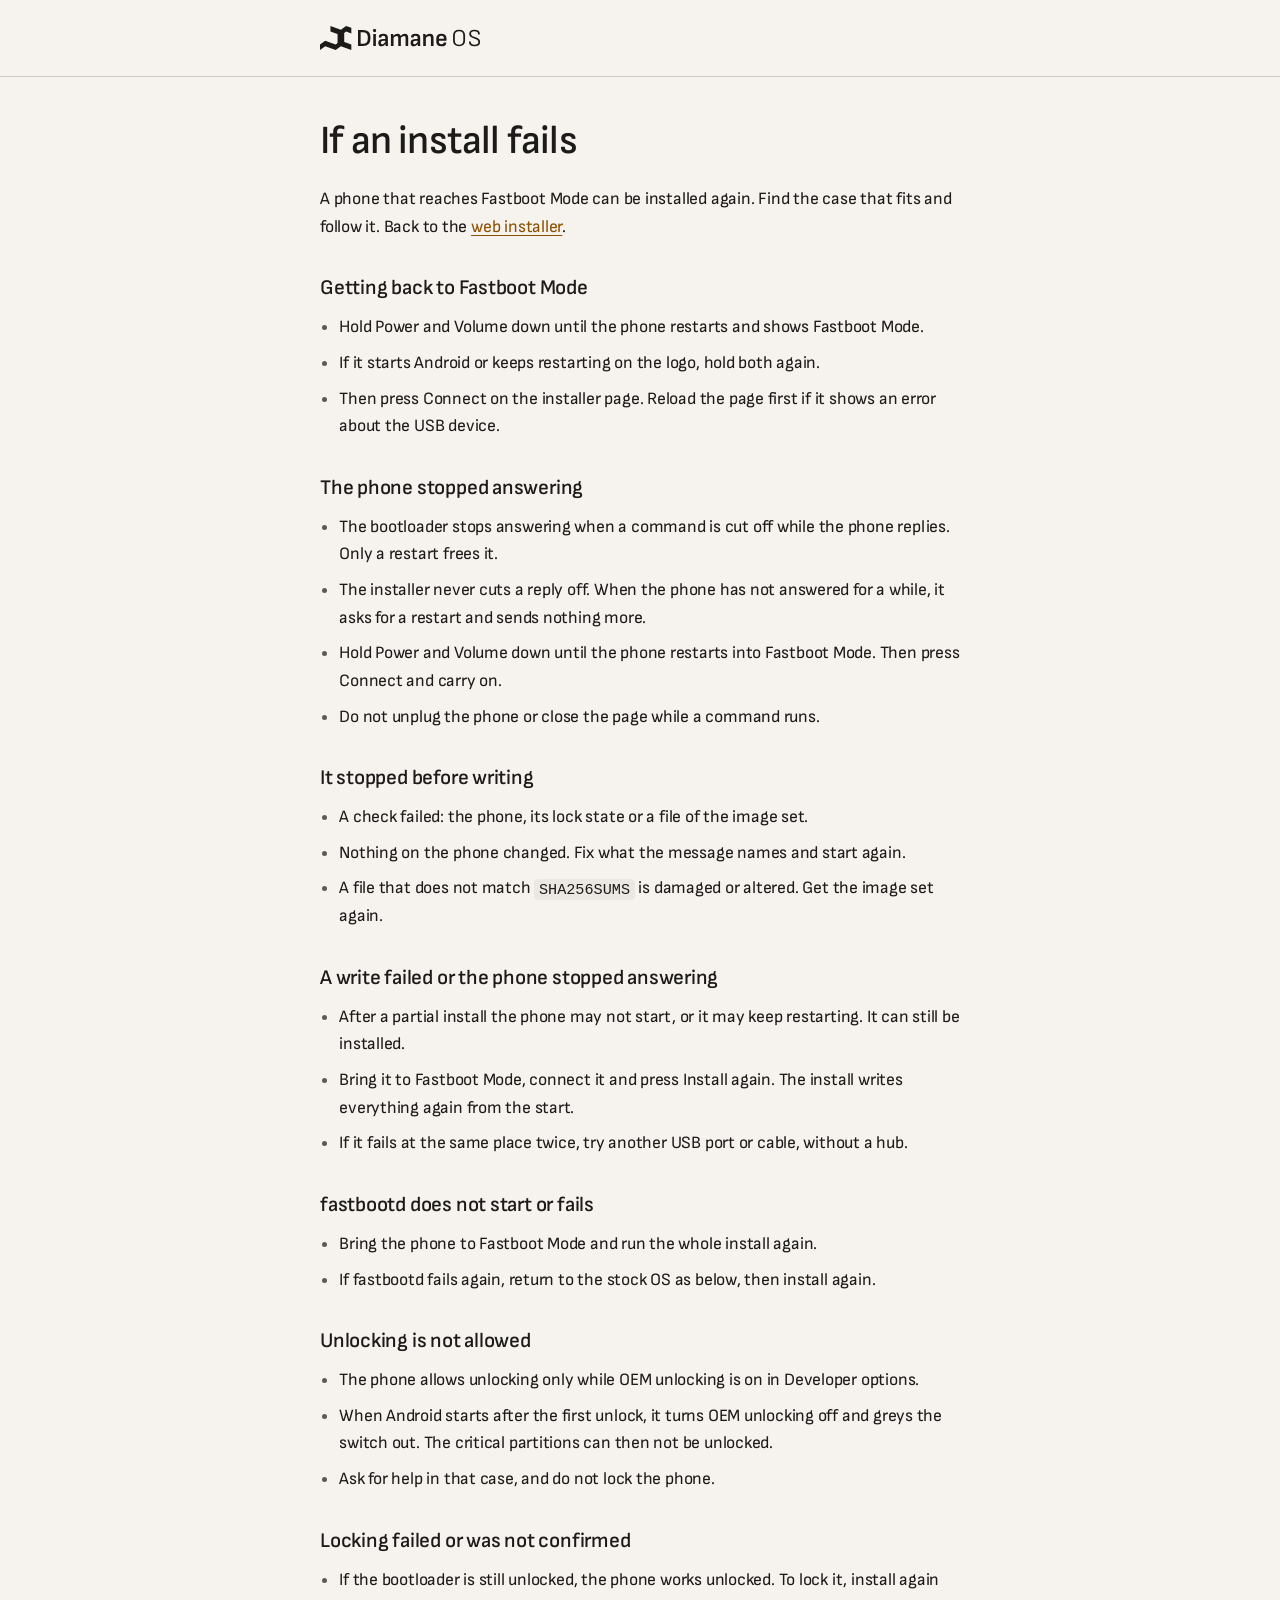
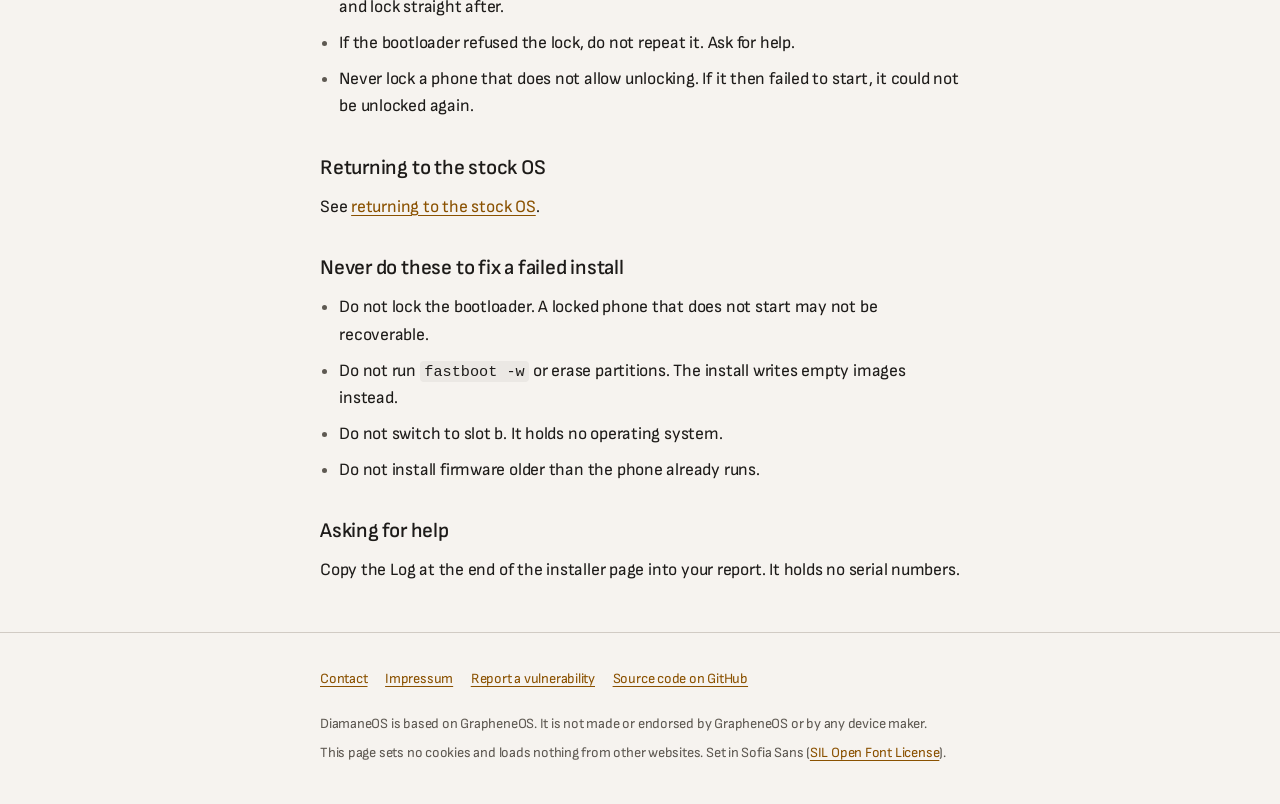
==== web/recovery.html @ 501ff0e8 "Give the installer the website's look Sofia Sans, the website's colours in both modes, its spacing, " ====
<!DOCTYPE html>
<html lang="en">
    <head>
        <meta charset="utf-8"/>
        <meta name="viewport" content="width=device-width, initial-scale=1"/>
        <title>If an install fails | DiamaneOS</title>
        <link rel="preload" href="fonts/SofiaSans-latin-wght.woff2" as="font" type="font/woff2" crossorigin=""/>
        <link rel="stylesheet" href="style.css"/>
        <meta name="description" content="What to do when a DiamaneOS install stops part way."/>
        <meta name="color-scheme" content="dark light"/>
        <meta name="theme-color" content="#f6f3ef" media="(prefers-color-scheme: light)"/>
        <meta name="theme-color" content="#100e0b" media="(prefers-color-scheme: dark)"/>
        <meta name="referrer" content="no-referrer"/>
        <link rel="license" href="LICENSE"/>
    </head>
    <body>
        <a class="skip" href="#recovery">Skip to content</a>

        <header class="site-header">
            <div class="wrap header-in">
                <a class="brand" href="https://diamaneos.de/" rel="noreferrer" aria-label="DiamaneOS website"><svg viewBox="0 0 655.396 98.25" class="lockup" aria-hidden="true" focusable="false">
                    <path class="b-bond" d="M71.9 21.642L85.504 26.453L99.108 16.833L99.108 76.608L85.504 71.797L71.9 81.417Z"/>
                    <path class="b-sheet" d="M42.751 0L85.504 15.116L106.878 0L128.255 7.558L128.255 30.232L106.878 22.674L85.504 37.788L42.751 22.674Z"/>
                    <path class="b-sheet" d="M0 75.576L21.377 60.462L64.128 75.576L85.504 60.462L128.255 75.576L128.255 98.25L85.504 83.134L64.128 98.25L21.377 83.134L0 98.25Z"/>
                    <path class="b-name" d="M156.58 81.88Q155.46 81.88 155.46 80.76V17.49Q155.46 16.38 156.58 16.38H175.86Q191.37 16.38 198.97 23.56Q206.57 30.75 206.57 45.15V50.83Q206.57 66.41 199.01 74.14Q191.45 81.88 175.86 81.88ZM166.32 72.62H175.12Q185.74 72.62 190.73 67.32Q195.71 62.02 195.71 51.08V44.9Q195.71 35.13 190.73 30.38Q185.74 25.63 175.12 25.63H166.32ZM219.18 81.88Q218.06 81.88 218.06 80.76V33.91Q218.06 32.79 219.18 32.79H227.67Q228.78 32.79 228.78 33.91V80.76Q228.78 81.88 227.67 81.88ZM223.46 25.34Q220.23 25.34 218.64 23.64Q217.05 21.94 217.05 19.23V17.91Q217.05 15.16 218.64 13.48Q220.23 11.8 223.46 11.8Q226.73 11.8 228.3 13.48Q229.87 15.16 229.87 17.91V19.23Q229.87 21.94 228.3 23.64Q226.73 25.34 223.46 25.34ZM270.01 81.88Q269.41 81.88 269.16 81.5Q268.91 81.12 268.74 80.52Q268.59 79.58 268.25 77.1Q267.91 74.61 267.77 72.46L267.19 68.5V48.53Q267.19 44.02 265.41 42.15Q263.63 40.29 259.17 40.29Q251.1 40.29 251.2 46.04Q251.24 47.16 250.16 47.16H241.94Q240.85 47.16 240.73 45.38Q240.18 39 245.26 35.3Q250.34 31.59 259.56 31.59Q268.99 31.59 273.45 35.75Q277.91 39.91 277.91 48.59V69.54Q277.91 72.9 278.08 75.66Q278.26 78.42 278.56 80.66Q278.76 81.88 277.47 81.88ZM250.88 83.08Q244.97 83.08 241.82 79.52Q238.68 75.96 238.68 69.26Q238.68 64.06 240.69 60.77Q242.71 57.48 247.25 55.67Q251.79 53.86 259.41 53.23L268.74 52.41L268.72 59.38L260 60.13Q253.85 60.69 251.52 62.43Q249.19 64.18 249.19 68.24Q249.19 71.33 250.46 72.85Q251.73 74.36 254.3 74.36Q257.39 74.36 260.66 72.32Q263.93 70.28 269.04 64.93L269.32 72.76Q266.1 76.2 263.17 78.51Q260.23 80.81 257.28 81.94Q254.32 83.08 250.88 83.08ZM291.48 81.88Q290.36 81.88 290.36 80.76V45.2Q290.36 42.36 290.21 39.45Q290.06 36.53 289.71 34.09Q289.51 32.79 290.88 32.79H298.49Q299.46 32.79 299.61 33.61Q299.83 35.04 300.12 36.71Q300.41 38.37 300.51 40.12Q304.61 36 308.55 33.8Q312.49 31.59 317.35 31.59Q322.55 31.59 325.59 33.84Q328.63 36.08 329.93 40.52Q334.24 36.13 338.32 33.86Q342.4 31.59 347.34 31.59Q354.13 31.59 357.59 35.71Q361.05 39.83 361.05 48.1V80.76Q361.05 81.88 359.94 81.88H351.45Q350.33 81.88 350.33 80.76V49.56Q350.33 45.25 348.77 43.1Q347.21 40.94 343.81 40.94Q340.84 40.94 337.86 42.71Q334.87 44.48 331.07 48.11V80.76Q331.07 81.88 329.95 81.88H321.47Q320.35 81.88 320.35 80.76V49.56Q320.35 45.25 318.79 43.1Q317.22 40.94 313.83 40.94Q310.85 40.94 307.87 42.71Q304.89 44.48 301.08 48.11V80.76Q301.08 81.88 299.97 81.88ZM402.21 81.88Q401.61 81.88 401.36 81.5Q401.11 81.12 400.94 80.52Q400.79 79.58 400.45 77.1Q400.11 74.61 399.97 72.46L399.39 68.5V48.53Q399.39 44.02 397.61 42.15Q395.83 40.29 391.37 40.29Q383.3 40.29 383.4 46.04Q383.44 47.16 382.36 47.16H374.14Q373.05 47.16 372.93 45.38Q372.38 39 377.46 35.3Q382.54 31.59 391.76 31.59Q401.19 31.59 405.65 35.75Q410.11 39.91 410.11 48.59V69.54Q410.11 72.9 410.28 75.66Q410.46 78.42 410.76 80.66Q410.96 81.88 409.67 81.88ZM383.08 83.08Q377.17 83.08 374.02 79.52Q370.88 75.96 370.88 69.26Q370.88 64.06 372.89 60.77Q374.91 57.48 379.45 55.67Q383.99 53.86 391.61 53.23L400.94 52.41L400.92 59.38L392.2 60.13Q386.05 60.69 383.72 62.43Q381.39 64.18 381.39 68.24Q381.39 71.33 382.66 72.85Q383.93 74.36 386.5 74.36Q389.59 74.36 392.86 72.32Q396.13 70.28 401.24 64.93L401.52 72.76Q398.3 76.2 395.37 78.51Q392.43 80.81 389.48 81.94Q386.52 83.08 383.08 83.08ZM455.27 81.88Q454.15 81.88 454.15 80.76V49.56Q454.15 45.1 452.34 43.02Q450.54 40.94 446.81 40.94Q443.22 40.94 439.72 43.08Q436.22 45.21 431.46 49.93L431.19 41.57Q434.28 38.3 437.25 36.09Q440.22 33.88 443.38 32.73Q446.55 31.59 450.23 31.59Q457.41 31.59 461.14 35.71Q464.87 39.83 464.87 48.18V80.76Q464.87 81.88 463.75 81.88ZM423.68 81.88Q422.56 81.88 422.56 80.76V45.2Q422.56 42.44 422.34 39.3Q422.11 36.15 421.91 34.16Q421.71 32.79 423 32.79H430.69Q431.66 32.79 431.89 33.84Q432.11 34.69 432.31 36.28Q432.51 37.88 432.7 39.61Q432.89 41.34 432.89 42.67L433.28 46.23V80.76Q433.28 81.88 432.17 81.88ZM497.15 83.08Q486.74 83.08 481.42 78.4Q476.11 73.72 476.11 64.55V51.58Q476.11 41.77 481.38 36.68Q486.66 31.59 497.06 31.59Q507.35 31.59 512.64 36.54Q517.94 41.48 517.94 50.99V58.79Q517.94 59.9 516.82 59.9H486.76V63.01Q486.76 68.84 489.26 71.57Q491.75 74.29 497.4 74.29Q501.65 74.29 504 72.9Q506.36 71.52 506.36 68.8Q506.36 67.65 507.55 67.65H515.87Q516.84 67.65 516.99 68.69Q517.3 75.58 512.11 79.33Q506.93 83.08 497.15 83.08ZM486.76 52.16H507.33V51.6Q507.33 45.82 504.82 43.11Q502.32 40.4 497.18 40.4Q491.85 40.4 489.31 43.19Q486.76 45.97 486.76 51.68Z"/>
                    <path class="b-suffix" d="M569.33 83.08Q557.07 83.08 550.94 77.02Q544.81 70.96 544.81 59.95V38.3Q544.81 27.21 550.94 21.19Q557.07 15.17 569.33 15.17Q581.59 15.17 587.72 21.19Q593.86 27.21 593.86 38.3V59.95Q593.86 70.96 587.72 77.02Q581.59 83.08 569.33 83.08ZM569.33 76.67Q577.78 76.67 582.21 72.36Q586.64 68.04 586.64 59.85V38.4Q586.64 30.13 582.21 25.85Q577.78 21.58 569.33 21.58Q560.97 21.58 556.5 25.85Q552.03 30.13 552.03 38.4V59.85Q552.03 68.04 556.5 72.36Q560.97 76.67 569.33 76.67ZM632.2 83.08Q620.35 83.08 614.9 78.08Q609.45 73.09 609.94 64.6Q610.02 63.08 610.97 63.08H616.29Q617.32 63.08 617.32 64.44Q617.32 70.97 621.08 73.86Q624.84 76.75 632.77 76.75Q640.58 76.75 644.38 74.08Q648.18 71.41 648.18 65.8Q648.18 62.77 647.2 60.73Q646.22 58.69 643.98 57.16Q641.75 55.64 638.02 54.1L623.95 48.2Q619.33 46.26 616.46 43.96Q613.59 41.66 612.33 38.64Q611.07 35.63 611.07 31.62Q611.16 23.54 616.59 19.4Q622.02 15.26 632.18 15.26Q639.28 15.26 644.33 17.34Q649.38 19.42 651.97 23.39Q654.56 27.36 654.15 33.16Q653.99 34.77 653.2 34.77H647.8Q647.38 34.77 647.15 34.42Q646.93 34.08 647.01 33.16Q647.34 27.56 643.4 24.57Q639.45 21.58 631.95 21.58Q625.34 21.58 621.86 23.93Q618.38 26.28 618.29 31.21Q618.29 33.95 619.22 35.89Q620.14 37.84 622.32 39.41Q624.5 40.97 628.27 42.56L642.19 48.48Q647 50.49 649.91 52.78Q652.82 55.07 654.11 58.13Q655.4 61.19 655.4 65.64Q655.4 73.98 649.85 78.53Q644.31 83.08 632.2 83.08Z"/>
                </svg></a>
            </div>
        </header>

        <main id="recovery" tabindex="-1">
            <h1><a href="#recovery">If an install fails</a></h1>

            <p>A phone that reaches Fastboot Mode can be installed again. Find the case that fits and follow
            it. Back to the <a href="index.html">web installer</a>.</p>

            <section id="fastboot-mode">
                <h2><a href="#fastboot-mode">Getting back to Fastboot Mode</a></h2>

                <ul>
                    <li>Hold Power and Volume down until the phone restarts and shows Fastboot Mode.</li>
                    <li>If it starts Android or keeps restarting on the logo, hold both again.</li>
                    <li>Then press Connect on the installer page. Reload the page first if it shows an error
                    about the USB device.</li>
                </ul>
            </section>

            <section id="no-answer">
                <h2><a href="#no-answer">The phone stopped answering</a></h2>

                <ul>
                    <li>The bootloader stops answering when a command is cut off while the phone replies.
                    Only a restart frees it.</li>
                    <li>The installer never cuts a reply off. When the phone has not answered for a while, it
                    asks for a restart and sends nothing more.</li>
                    <li>Hold Power and Volume down until the phone restarts into Fastboot Mode. Then press
                    Connect and carry on.</li>
                    <li>Do not unplug the phone or close the page while a command runs.</li>
                </ul>
            </section>

            <section id="before-writing">
                <h2><a href="#before-writing">It stopped before writing</a></h2>

                <ul>
                    <li>A check failed: the phone, its lock state or a file of the image set.</li>
                    <li>Nothing on the phone changed. Fix what the message names and start again.</li>
                    <li>A file that does not match <code>SHA256SUMS</code> is damaged or altered. Get the
                    image set again.</li>
                </ul>
            </section>

            <section id="during-writing">
                <h2><a href="#during-writing">A write failed or the phone stopped answering</a></h2>

                <ul>
                    <li>After a partial install the phone may not start, or it may keep restarting. It can
                    still be installed.</li>
                    <li>Bring it to Fastboot Mode, connect it and press Install again. The install writes
                    everything again from the start.</li>
                    <li>If it fails at the same place twice, try another USB port or cable, without a
                    hub.</li>
                </ul>
            </section>

            <section id="fastbootd">
                <h2><a href="#fastbootd">fastbootd does not start or fails</a></h2>

                <ul>
                    <li>Bring the phone to Fastboot Mode and run the whole install again.</li>
                    <li>If fastbootd fails again, return to the stock OS as below, then install again.</li>
                </ul>
            </section>

            <section id="unlock-refused">
                <h2><a href="#unlock-refused">Unlocking is not allowed</a></h2>

                <ul>
                    <li>The phone allows unlocking only while OEM unlocking is on in Developer options.</li>
                    <li>When Android starts after the first unlock, it turns OEM unlocking off and greys the
                    switch out. The critical partitions can then not be unlocked.</li>
                    <li>Ask for help in that case, and do not lock the phone.</li>
                </ul>
            </section>

            <section id="lock-failed">
                <h2><a href="#lock-failed">Locking failed or was not confirmed</a></h2>

                <ul>
                    <li>If the bootloader is still unlocked, the phone works unlocked. To lock it, install
                    again and lock straight after.</li>
                    <li>If the bootloader refused the lock, do not repeat it. Ask for help.</li>
                    <li>Never lock a phone that does not allow unlocking. If it then failed to start, it could
                    not be unlocked again.</li>
                </ul>
            </section>

            <section id="stock">
                <h2><a href="#stock">Returning to the stock OS</a></h2>

                <p>See <a href="stock.html">returning to the stock OS</a>.</p>
            </section>

            <section id="never">
                <h2><a href="#never">Never do these to fix a failed install</a></h2>

                <ul>
                    <li>Do not lock the bootloader. A locked phone that does not start may not be
                    recoverable.</li>
                    <li>Do not run <code>fastboot -w</code> or erase partitions. The install writes empty
                    images instead.</li>
                    <li>Do not switch to slot b. It holds no operating system.</li>
                    <li>Do not install firmware older than the phone already runs.</li>
                </ul>
            </section>

            <section id="help">
                <h2><a href="#help">Asking for help</a></h2>

                <p>Copy the Log at the end of the installer page into your report. It holds no serial
                numbers.</p>
            </section>
        </main>

        <footer class="site-footer">
            <div class="wrap">
                <nav aria-label="Footer">
                    <ul class="footer-links">
                        <li><a href="https://diamaneos.de/about/#contact" rel="noreferrer">Contact</a></li>
                        <li><a href="https://diamaneos.de/legal/#impressum" rel="noreferrer">Impressum</a></li>
                        <li><a href="https://diamaneos.de/security/" rel="noreferrer">Report a vulnerability</a></li>
                        <li><a href="https://github.com/DiamaneOS/installer" rel="noreferrer">Source code on GitHub</a></li>
                    </ul>
                </nav>

                <p>DiamaneOS is based on GrapheneOS. It is not made or endorsed by GrapheneOS or by any device maker.</p>

                <p>This page sets no cookies and loads nothing from other websites. Set in Sofia Sans
                (<a href="fonts/OFL.txt">SIL Open Font License</a>).</p>
            </div>
        </footer>
    </body>
</html>
---- web/style.css ----
/* The DiamaneOS website's type, colours and spacing (its assets/css/site.css),
 * with styles for the installer's controls. */

/* The website's Latin subset of Sofia Sans. Other characters fall back to the
 * system font. */
@font-face {
    font-family: "Sofia Sans";
    src: url("fonts/SofiaSans-latin-wght.woff2") format("woff2");
    font-weight: 1 1000;
    font-style: normal;
    font-display: swap;
    unicode-range: U+0000-017F, U+02BB-02BC, U+02C6, U+02DA, U+02DC, U+0304, U+0308, U+0329, U+2000-206F, U+20AC, U+2122, U+2191, U+2193, U+2212, U+2215, U+FEFF, U+FFFD;
}

:root {
    color-scheme: light dark;
    --bg: #f6f3ef;
    --ink: #1d1b19;
    --muted: #5e5952;
    --outline: #7c7670;
    --line: #d1cbc4;
    --accent: #8a5100;
    --lamp: #fba700;
    --code-bg: #ebe8e4;
    --error: #b12c28;
    --w-body: 400;
    --font: "Sofia Sans", system-ui, -apple-system, "Segoe UI", Roboto, "Noto Sans", sans-serif;
    --mono: ui-monospace, "SF Mono", Menlo, Consolas, "Liberation Mono", monospace;
    --measure: 40rem;
    --gutter: clamp(1rem, 4vw, 2rem);
}

@media (prefers-color-scheme: dark) {
    :root {
        --bg: #100e0b;
        --ink: #ebe8e4;
        --muted: #c0bbb3;
        --outline: #908b84;
        --line: #46413b;
        --accent: #ffb956;
        --code-bg: #2c2a27;
        --error: #ffb4aa;
        --w-body: 380;
    }
}

*,
*::before,
*::after {
    box-sizing: border-box;
}

[hidden] {
    display: none !important;
}

html {
    -webkit-text-size-adjust: 100%;
    text-size-adjust: 100%;
}

body {
    margin: 0;
    background: var(--bg);
    color: var(--ink);
    font-family: var(--font);
    font-size: 1.08rem;
    line-height: 1.6;
    font-weight: var(--w-body);
    letter-spacing: -0.0125em;
    overflow-wrap: break-word;
    -webkit-font-smoothing: antialiased;
}

h1,
h2 {
    margin: 0;
    font-weight: 560;
    line-height: 1.2;
    text-wrap: balance;
}

h1 {
    font-size: clamp(1.9rem, 1.5rem + 1.6vw, 2.5rem);
    letter-spacing: -0.02em;
}

h2 {
    font-size: 1.3rem;
}

p,
ul,
ol {
    margin: 0;
}

h1 a,
h2 a {
    color: inherit;
    text-decoration: none;
}

a {
    color: var(--accent);
    text-underline-offset: 0.18em;
    text-decoration-thickness: 1px;
}

a:hover {
    text-decoration-thickness: 2px;
}

:focus-visible {
    outline: 2px solid var(--accent);
    outline-offset: 2px;
}

main:focus {
    outline: none;
}

code,
pre {
    font-family: var(--mono);
    font-size: 0.88em;
    letter-spacing: 0;
}

code {
    padding: 0.1em 0.3em;
    border-radius: 4px;
    background: var(--code-bg);
}

pre {
    margin: 0;
    padding: 1rem;
    border-radius: 4px;
    background: var(--code-bg);
    white-space: pre-wrap;
    overflow-wrap: anywhere;
}

.wrap {
    max-width: calc(var(--measure) + 2 * var(--gutter));
    margin: 0 auto;
    padding: 0 var(--gutter);
}

.skip {
    position: absolute;
    left: 0.5rem;
    top: -3rem;
    padding: 0.5rem 0.75rem;
    background: var(--bg);
    color: var(--ink);
}

.skip:focus {
    top: 0.5rem;
}

/* header */

.site-header {
    border-bottom: 1px solid var(--line);
}

.header-in {
    display: flex;
    align-items: center;
    padding-top: 1rem;
    padding-bottom: 1rem;
}

.brand {
    display: inline-flex;
    align-items: center;
    min-height: 44px;
}

.lockup {
    display: block;
    height: 24px;
    width: auto;
}

.lockup .b-sheet,
.lockup .b-name,
.lockup .b-suffix,
.lockup .b-bond {
    fill: var(--ink);
}

@media (prefers-color-scheme: dark) {
    .lockup .b-suffix {
        fill: var(--muted);
    }

    .lockup .b-bond {
        fill: var(--lamp);
    }
}

/* page */

main {
    display: block;
    max-width: calc(var(--measure) + 2 * var(--gutter));
    margin: 0 auto;
    padding: 2.5rem var(--gutter) 3rem;
}

main > * + *,
section > * + *,
details > * + * {
    margin-top: 1rem;
}

main > section,
main > nav,
main > details {
    margin-top: 2.25rem;
    scroll-margin-top: 1rem;
}

main > h1 + p {
    margin-top: 1.25rem;
}

section > h2 + * {
    margin-top: 0.75rem;
}

ul {
    padding-left: 1.2rem;
}

li + li {
    margin-top: 0.5rem;
}

li::marker {
    color: var(--muted);
}

.toc {
    padding: 1rem 1.25rem;
    border: 1px solid var(--line);
    border-radius: 8px;
}

.toc h2 {
    font-size: 1rem;
}

.toc ul {
    margin-top: 0.5rem;
    padding-left: 1.3rem;
}

.toc li + li {
    margin-top: 0.2rem;
}

/* controls */

button {
    min-height: 48px;
    padding: 0.6rem 1rem;
    border: 1px solid var(--accent);
    border-radius: 4px;
    background: var(--accent);
    color: var(--bg);
    font: inherit;
    font-weight: 560;
    letter-spacing: inherit;
    cursor: pointer;
}

button:enabled:hover {
    background: var(--ink);
    border-color: var(--ink);
}

button:disabled {
    background: var(--code-bg);
    border-color: var(--code-bg);
    color: var(--muted);
    cursor: not-allowed;
}

input[type="file"] {
    max-width: 100%;
    font: inherit;
    letter-spacing: inherit;
    color: var(--muted);
}

input[type="file"]::file-selector-button {
    min-height: 44px;
    margin-right: 0.75rem;
    padding: 0.5rem 1rem;
    border: 1px solid var(--outline);
    border-radius: 4px;
    background: transparent;
    color: var(--ink);
    font: inherit;
    font-weight: 560;
    cursor: pointer;
}

input[type="file"]::file-selector-button:hover {
    border-color: var(--ink);
}

input[type="checkbox"] {
    width: 1.1rem;
    height: 1.1rem;
    margin: 0 0.4rem 0 0;
    vertical-align: -0.15em;
    accent-color: var(--accent);
}

progress {
    width: 100%;
    max-width: 30rem;
    height: 0.5rem;
    margin-top: 0.5rem;
    border: 0;
    border-radius: 4px;
    background: var(--line);
    appearance: none;
}

progress::-webkit-progress-bar {
    border-radius: 4px;
    background: var(--line);
}

progress::-webkit-progress-value {
    border-radius: 4px;
    background: var(--accent);
}

progress::-moz-progress-bar {
    border-radius: 4px;
    background: var(--accent);
}

summary {
    padding: 0.25rem 0;
    font-size: 1.3rem;
    font-weight: 560;
    line-height: 1.2;
    cursor: pointer;
}

summary::marker {
    color: var(--muted);
}

details p {
    color: var(--muted);
}

.error-text {
    color: var(--error);
}

/* footer */

.site-footer {
    padding: 1.5rem 0 2.5rem;
    border-top: 1px solid var(--line);
    color: var(--muted);
    font-size: 0.88rem;
}

.site-footer p + p {
    margin-top: 0.4rem;
}

.footer-links {
    display: flex;
    flex-wrap: wrap;
    gap: 0 1.1rem;
    margin: 0 0 0.75rem;
    padding: 0;
    list-style: none;
}

.footer-links li + li {
    margin-top: 0;
}

.footer-links a {
    display: inline-flex;
    align-items: center;
    min-height: 44px;
}
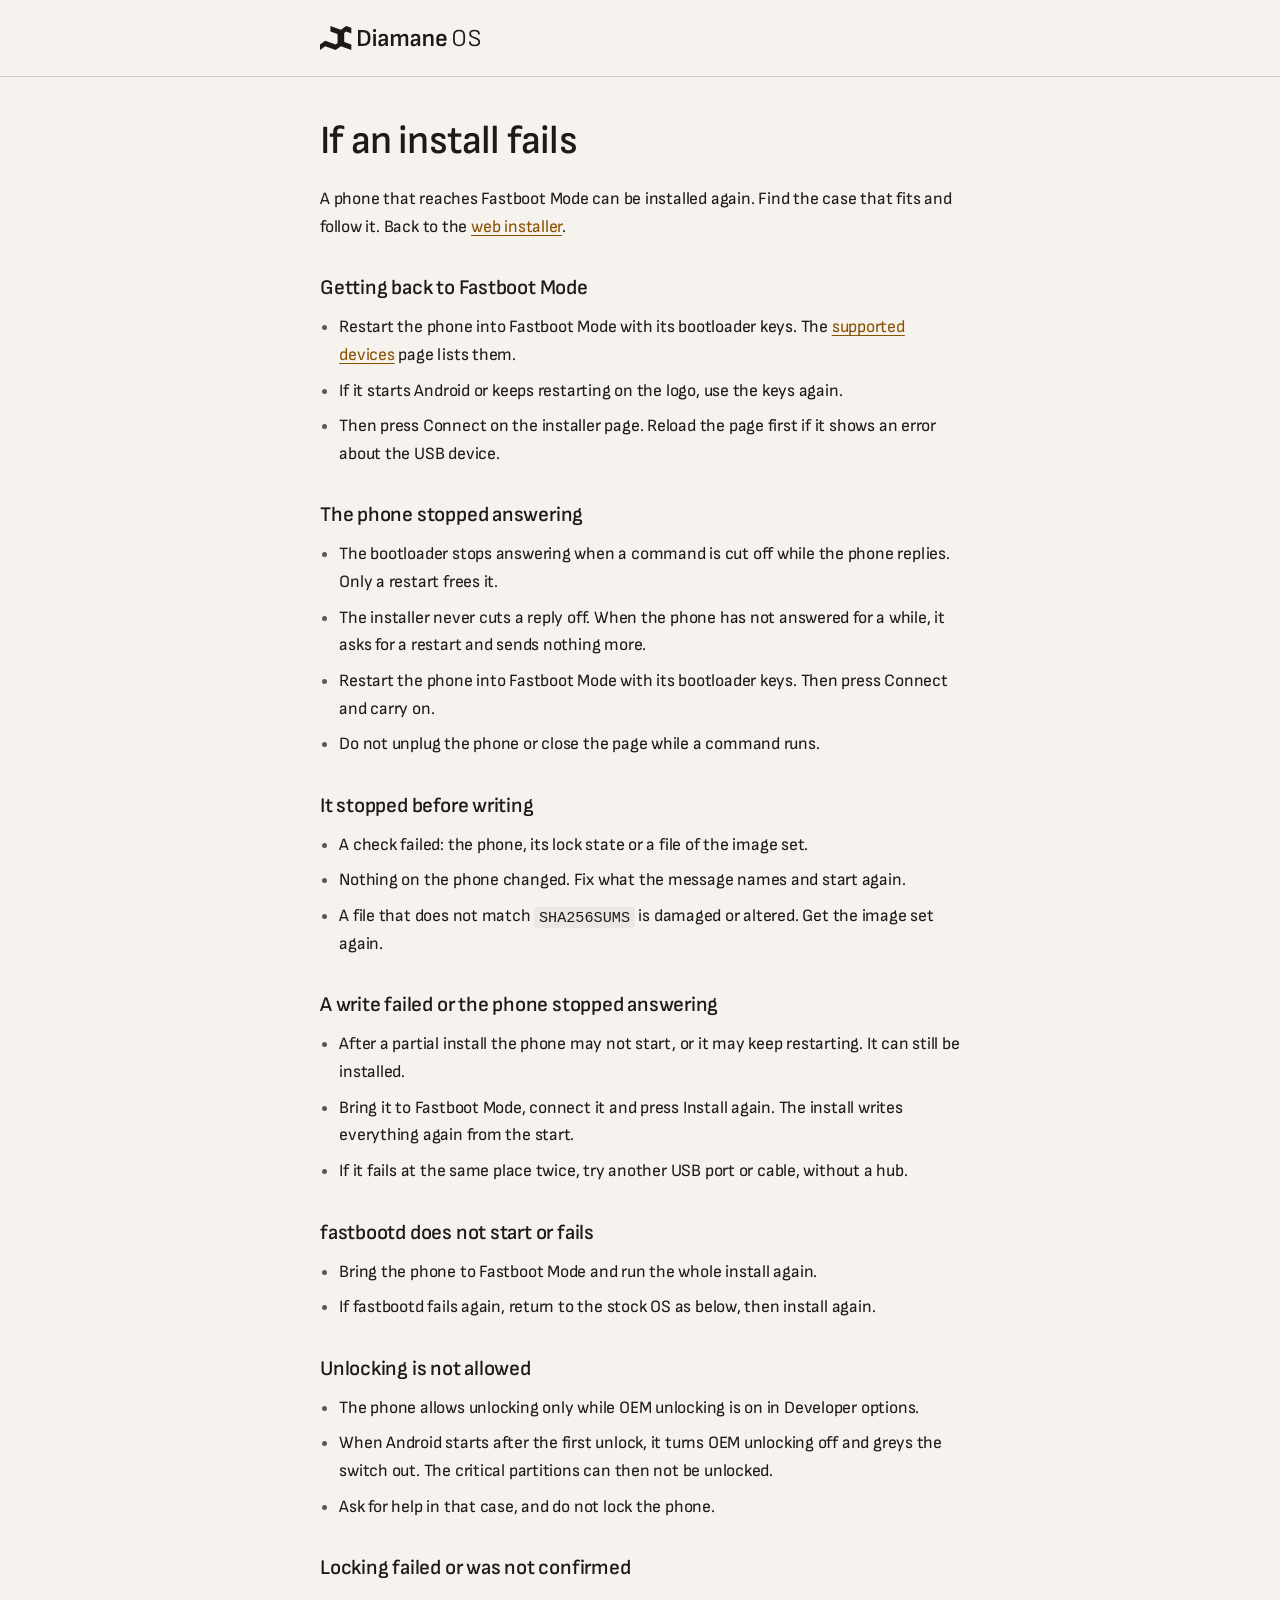
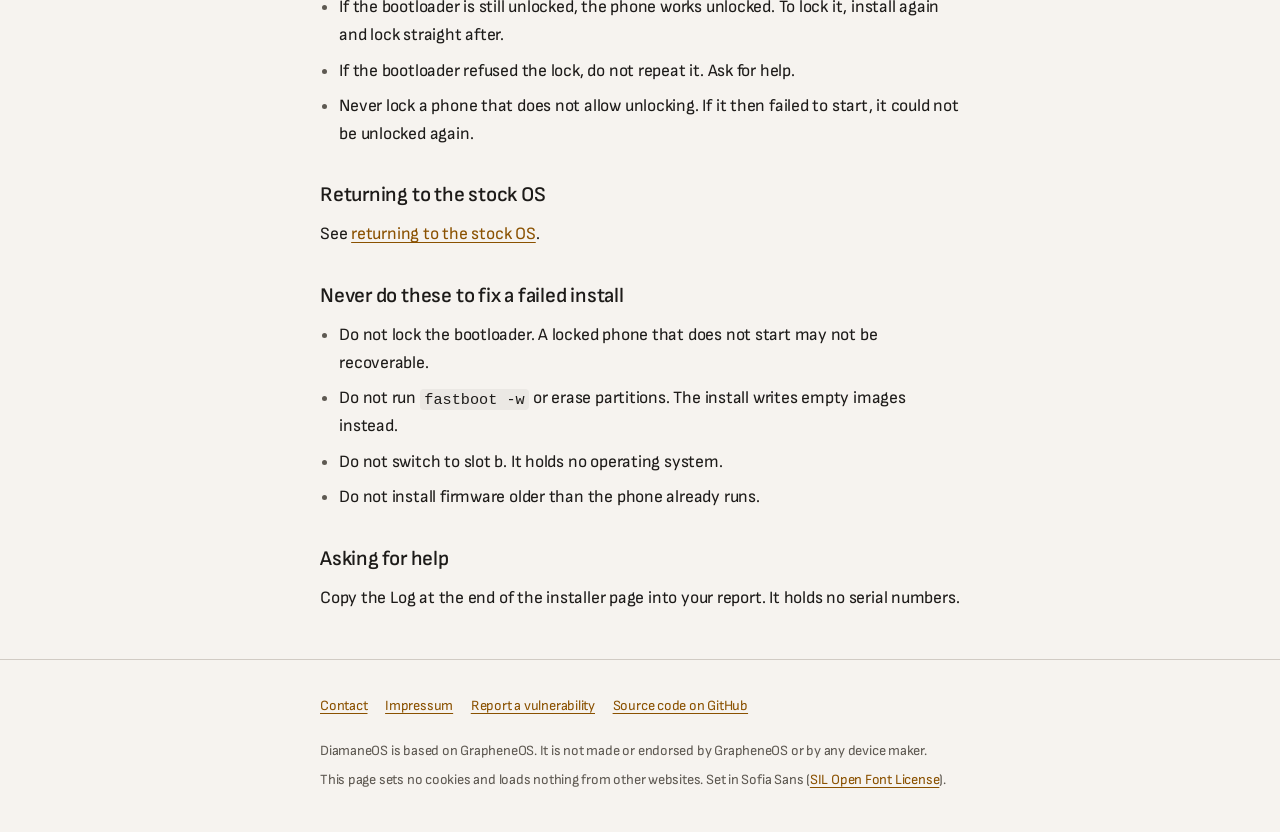
==== commit cbece93d: "Keep the installer device-neutral The pages say "supported device" and "the device maker" and link t" ====
--- a/web/recovery.html
+++ b/web/recovery.html
@@ -38,8 +38,9 @@
                 <h2><a href="#fastboot-mode">Getting back to Fastboot Mode</a></h2>
 
                 <ul>
-                    <li>Hold Power and Volume down until the phone restarts and shows Fastboot Mode.</li>
-                    <li>If it starts Android or keeps restarting on the logo, hold both again.</li>
+                    <li>Restart the phone into Fastboot Mode with its bootloader keys. The
+                    <a href="https://diamaneos.de/devices/" rel="noreferrer">supported devices</a> page lists them.</li>
+                    <li>If it starts Android or keeps restarting on the logo, use the keys again.</li>
                     <li>Then press Connect on the installer page. Reload the page first if it shows an error
                     about the USB device.</li>
                 </ul>
@@ -53,8 +54,8 @@
                     Only a restart frees it.</li>
                     <li>The installer never cuts a reply off. When the phone has not answered for a while, it
                     asks for a restart and sends nothing more.</li>
-                    <li>Hold Power and Volume down until the phone restarts into Fastboot Mode. Then press
-                    Connect and carry on.</li>
+                    <li>Restart the phone into Fastboot Mode with its bootloader keys. Then press Connect and
+                    carry on.</li>
                     <li>Do not unplug the phone or close the page while a command runs.</li>
                 </ul>
             </section>
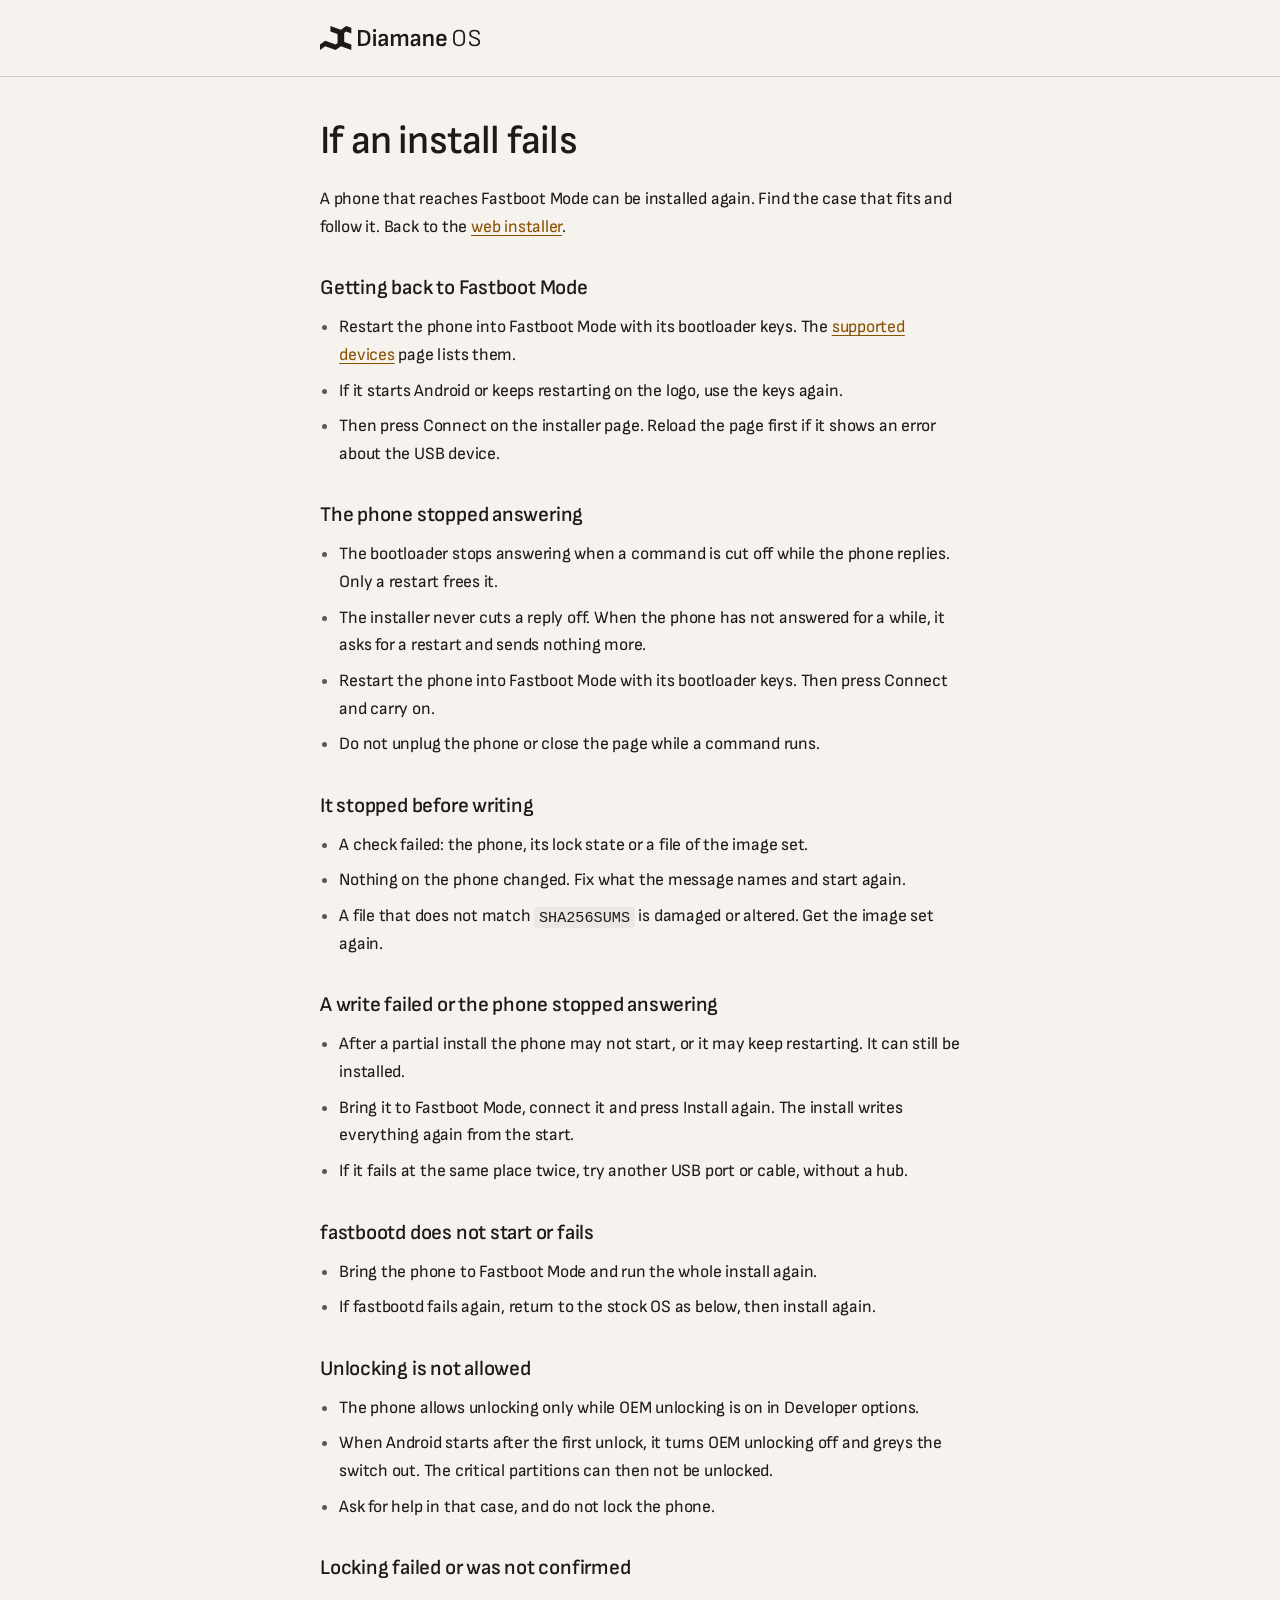
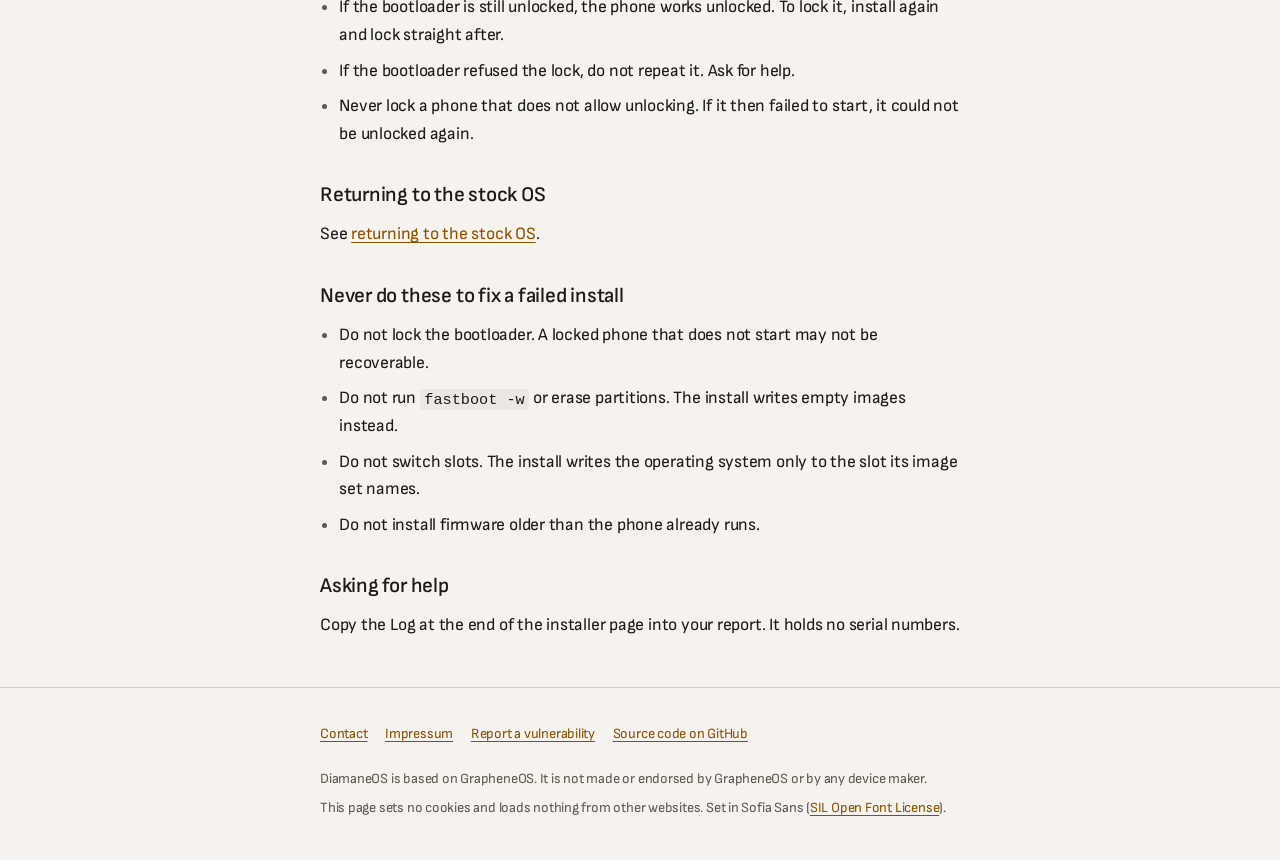
==== commit 706a9f38: "Select and check the image set's slot Each --set-active is followed by getvar current-slot, also bef" ====
--- a/web/recovery.html
+++ b/web/recovery.html
@@ -130,7 +130,8 @@
                     recoverable.</li>
                     <li>Do not run <code>fastboot -w</code> or erase partitions. The install writes empty
                     images instead.</li>
-                    <li>Do not switch to slot b. It holds no operating system.</li>
+                    <li>Do not switch slots. The install writes the operating system only to the slot its image
+                    set names.</li>
                     <li>Do not install firmware older than the phone already runs.</li>
                 </ul>
             </section>
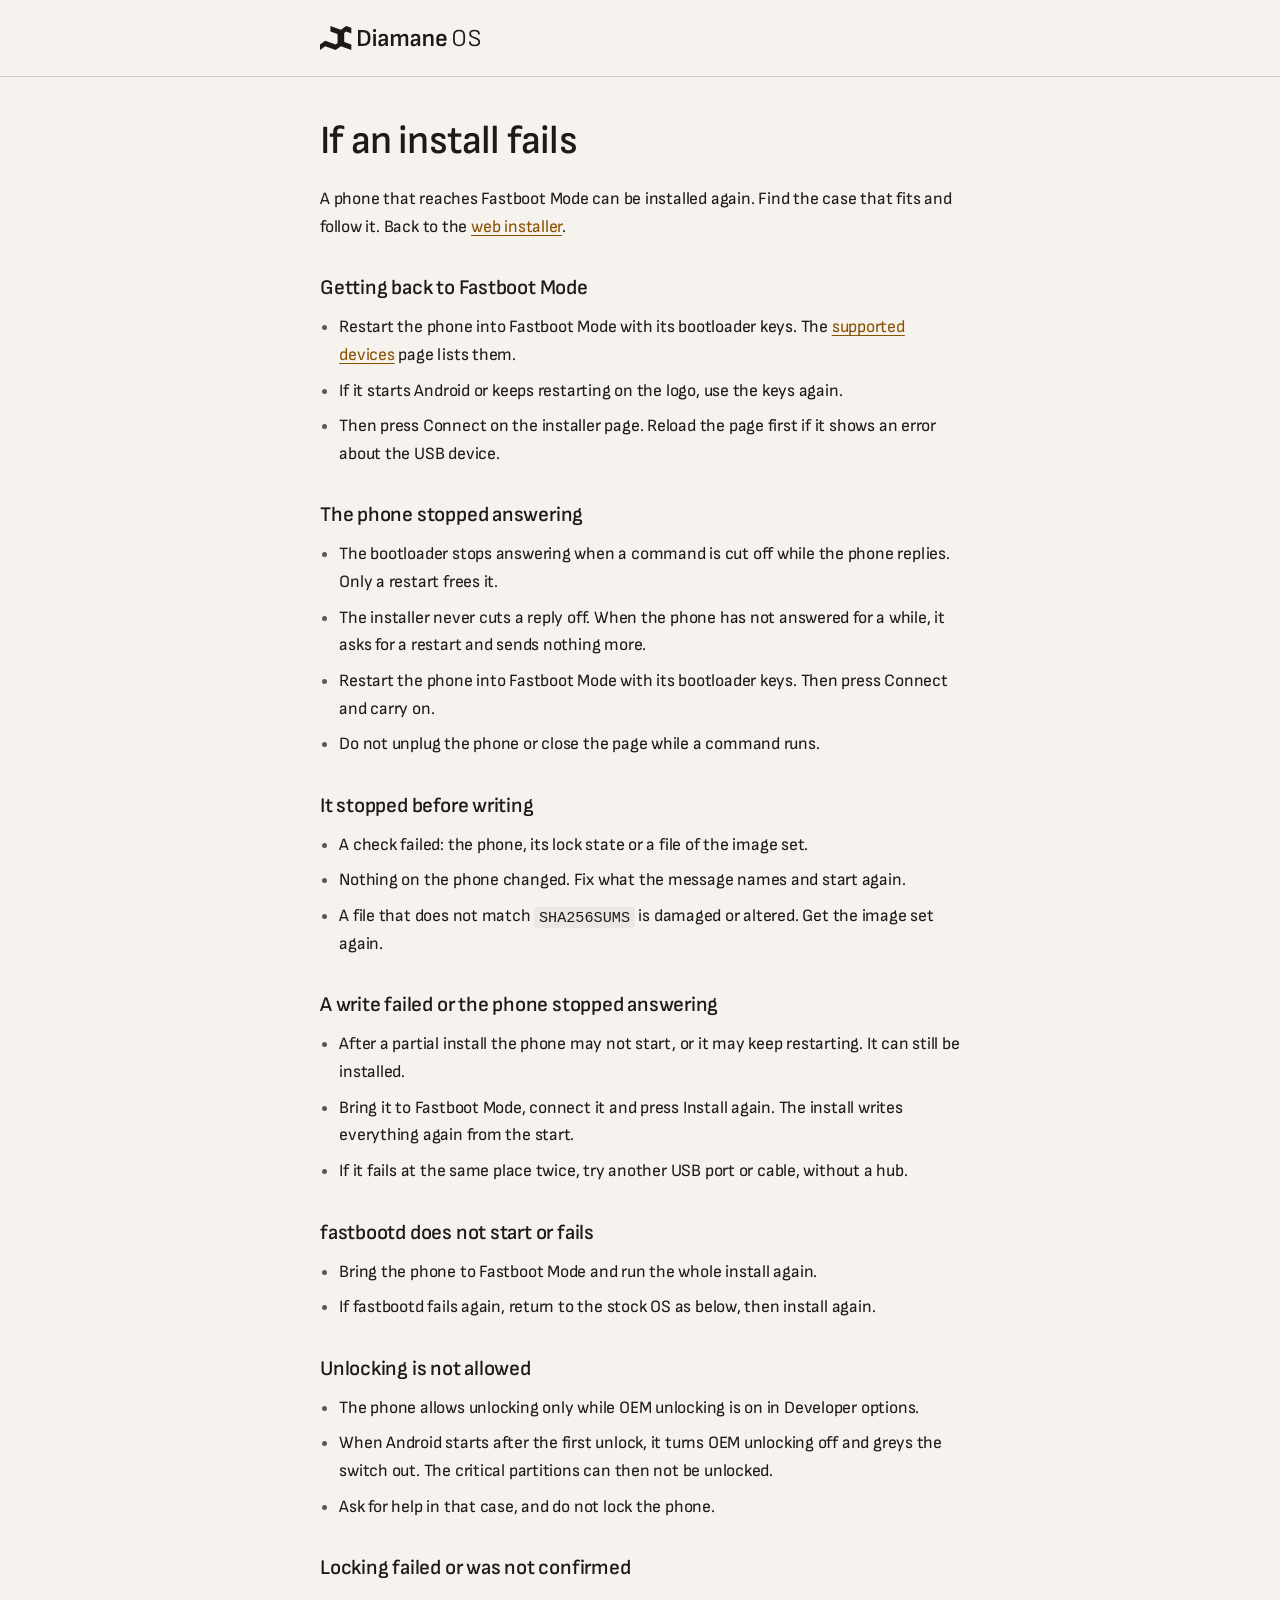
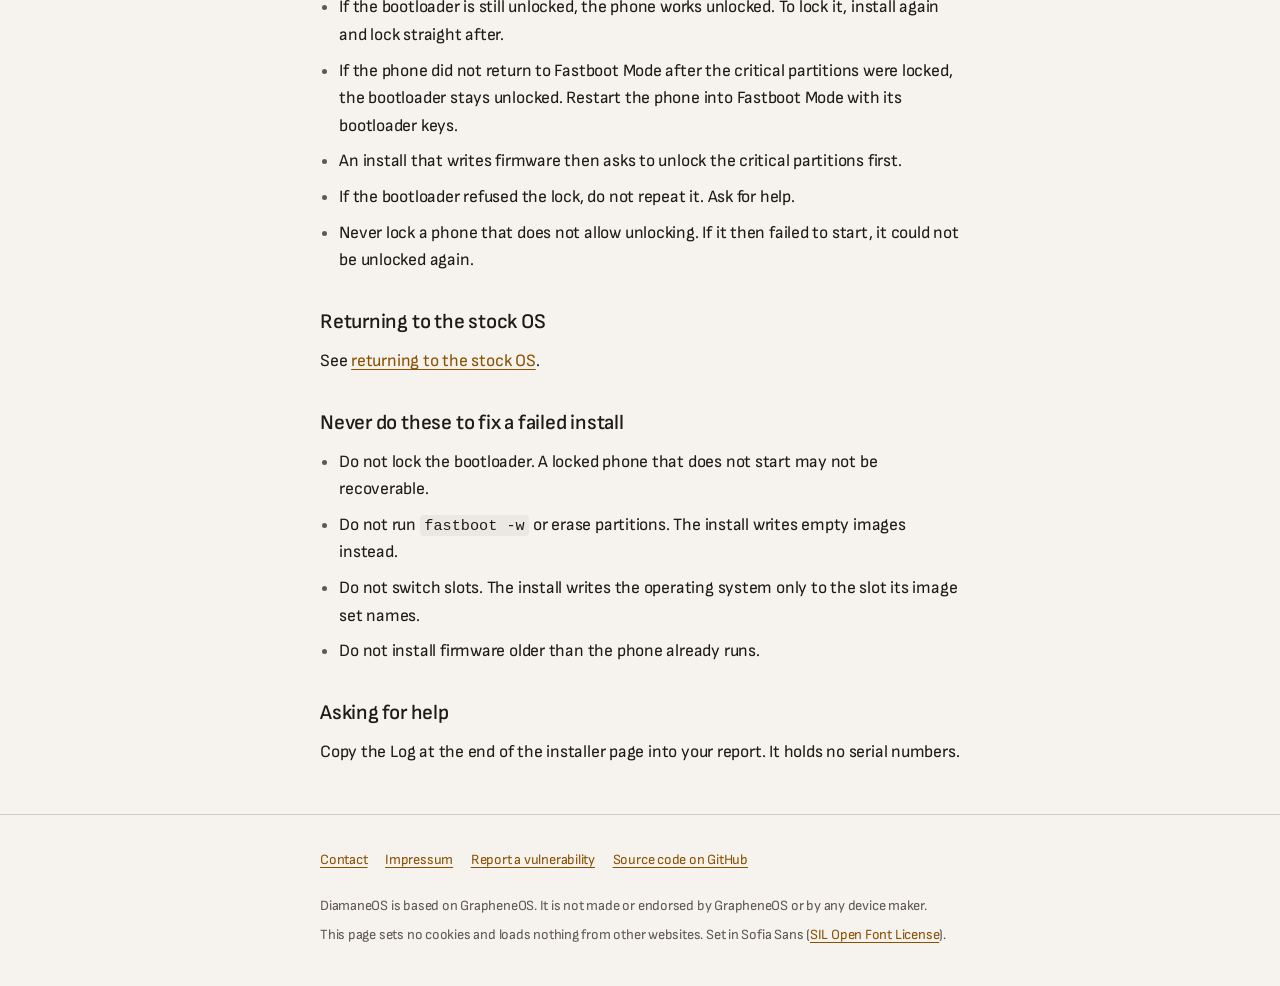
==== commit 46bedd77: "Lock in the stock relock order The critical partitions first, then the bootloader once the phone is " ====
--- a/web/recovery.html
+++ b/web/recovery.html
@@ -110,6 +110,11 @@
                 <ul>
                     <li>If the bootloader is still unlocked, the phone works unlocked. To lock it, install
                     again and lock straight after.</li>
+                    <li>If the phone did not return to Fastboot Mode after the critical partitions were
+                    locked, the bootloader stays unlocked. Restart the phone into Fastboot Mode with its
+                    bootloader keys.</li>
+                    <li>An install that writes firmware then asks to unlock the critical partitions
+                    first.</li>
                     <li>If the bootloader refused the lock, do not repeat it. Ask for help.</li>
                     <li>Never lock a phone that does not allow unlocking. If it then failed to start, it could
                     not be unlocked again.</li>
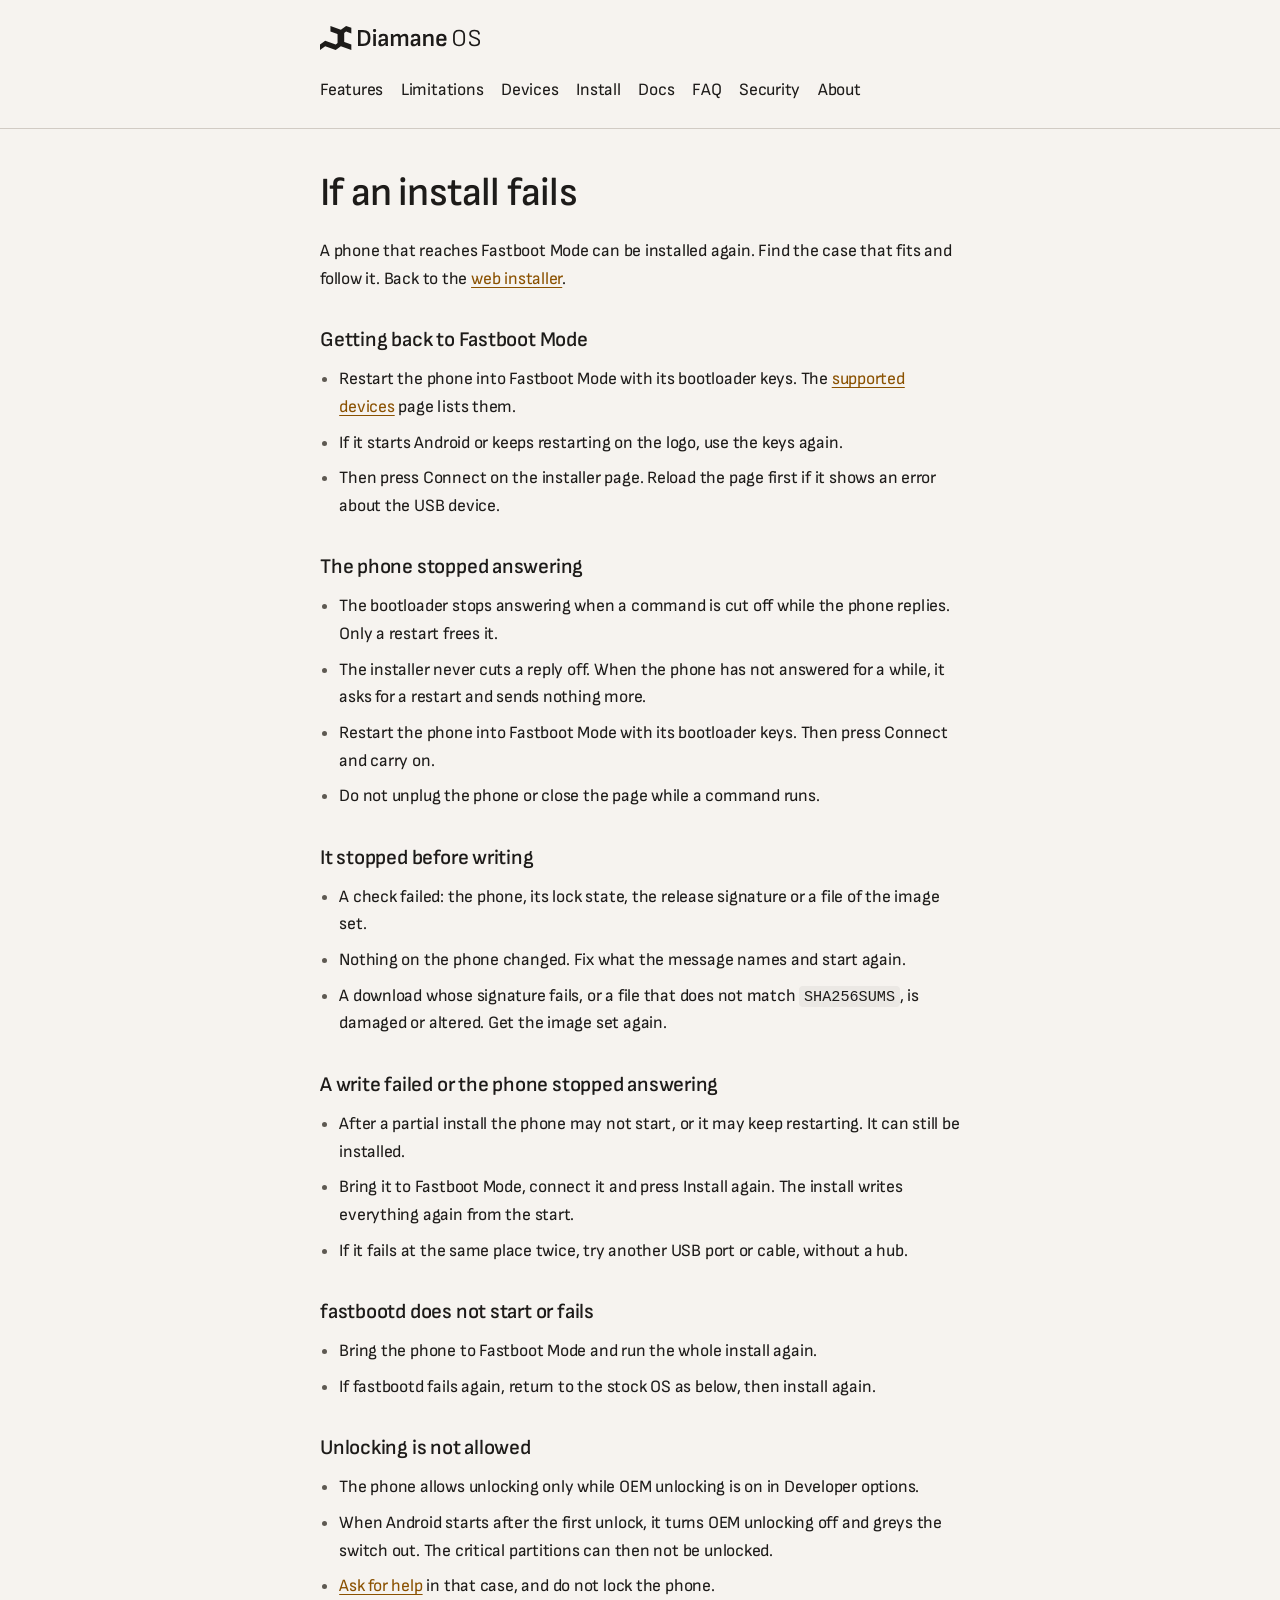
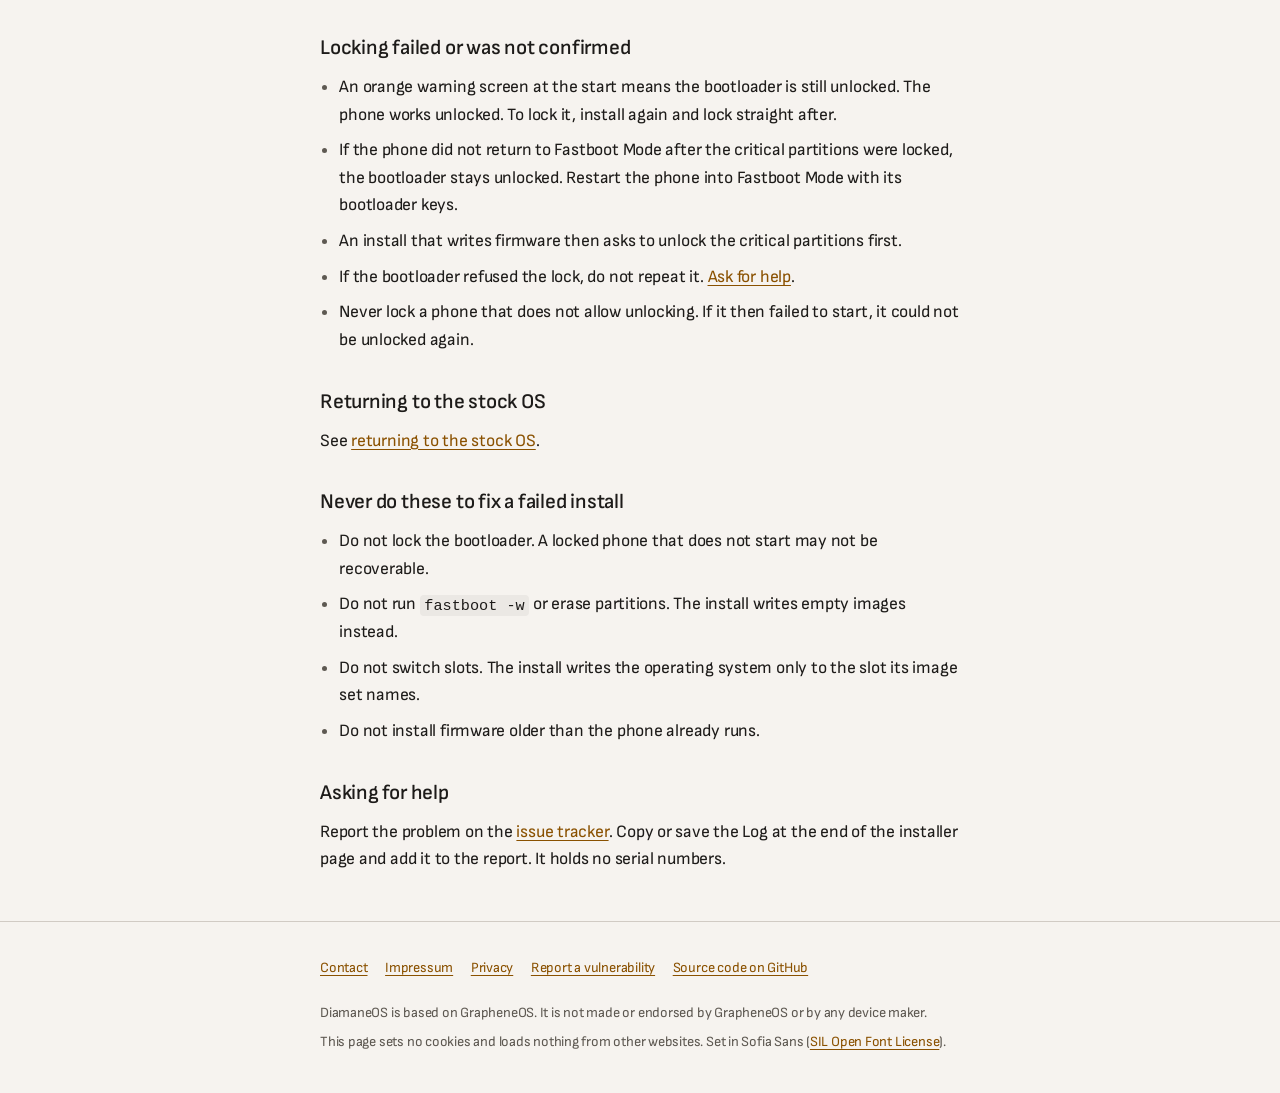
==== commit 6e22ea88: "Install page: download button, reconnects and two lock steps The page reconnects after each restart " ====
--- a/web/recovery.html
+++ b/web/recovery.html
@@ -25,6 +25,18 @@
                     <path class="b-name" d="M156.58 81.88Q155.46 81.88 155.46 80.76V17.49Q155.46 16.38 156.58 16.38H175.86Q191.37 16.38 198.97 23.56Q206.57 30.75 206.57 45.15V50.83Q206.57 66.41 199.01 74.14Q191.45 81.88 175.86 81.88ZM166.32 72.62H175.12Q185.74 72.62 190.73 67.32Q195.71 62.02 195.71 51.08V44.9Q195.71 35.13 190.73 30.38Q185.74 25.63 175.12 25.63H166.32ZM219.18 81.88Q218.06 81.88 218.06 80.76V33.91Q218.06 32.79 219.18 32.79H227.67Q228.78 32.79 228.78 33.91V80.76Q228.78 81.88 227.67 81.88ZM223.46 25.34Q220.23 25.34 218.64 23.64Q217.05 21.94 217.05 19.23V17.91Q217.05 15.16 218.64 13.48Q220.23 11.8 223.46 11.8Q226.73 11.8 228.3 13.48Q229.87 15.16 229.87 17.91V19.23Q229.87 21.94 228.3 23.64Q226.73 25.34 223.46 25.34ZM270.01 81.88Q269.41 81.88 269.16 81.5Q268.91 81.12 268.74 80.52Q268.59 79.58 268.25 77.1Q267.91 74.61 267.77 72.46L267.19 68.5V48.53Q267.19 44.02 265.41 42.15Q263.63 40.29 259.17 40.29Q251.1 40.29 251.2 46.04Q251.24 47.16 250.16 47.16H241.94Q240.85 47.16 240.73 45.38Q240.18 39 245.26 35.3Q250.34 31.59 259.56 31.59Q268.99 31.59 273.45 35.75Q277.91 39.91 277.91 48.59V69.54Q277.91 72.9 278.08 75.66Q278.26 78.42 278.56 80.66Q278.76 81.88 277.47 81.88ZM250.88 83.08Q244.97 83.08 241.82 79.52Q238.68 75.96 238.68 69.26Q238.68 64.06 240.69 60.77Q242.71 57.48 247.25 55.67Q251.79 53.86 259.41 53.23L268.74 52.41L268.72 59.38L260 60.13Q253.85 60.69 251.52 62.43Q249.19 64.18 249.19 68.24Q249.19 71.33 250.46 72.85Q251.73 74.36 254.3 74.36Q257.39 74.36 260.66 72.32Q263.93 70.28 269.04 64.93L269.32 72.76Q266.1 76.2 263.17 78.51Q260.23 80.81 257.28 81.94Q254.32 83.08 250.88 83.08ZM291.48 81.88Q290.36 81.88 290.36 80.76V45.2Q290.36 42.36 290.21 39.45Q290.06 36.53 289.71 34.09Q289.51 32.79 290.88 32.79H298.49Q299.46 32.79 299.61 33.61Q299.83 35.04 300.12 36.71Q300.41 38.37 300.51 40.12Q304.61 36 308.55 33.8Q312.49 31.59 317.35 31.59Q322.55 31.59 325.59 33.84Q328.63 36.08 329.93 40.52Q334.24 36.13 338.32 33.86Q342.4 31.59 347.34 31.59Q354.13 31.59 357.59 35.71Q361.05 39.83 361.05 48.1V80.76Q361.05 81.88 359.94 81.88H351.45Q350.33 81.88 350.33 80.76V49.56Q350.33 45.25 348.77 43.1Q347.21 40.94 343.81 40.94Q340.84 40.94 337.86 42.71Q334.87 44.48 331.07 48.11V80.76Q331.07 81.88 329.95 81.88H321.47Q320.35 81.88 320.35 80.76V49.56Q320.35 45.25 318.79 43.1Q317.22 40.94 313.83 40.94Q310.85 40.94 307.87 42.71Q304.89 44.48 301.08 48.11V80.76Q301.08 81.88 299.97 81.88ZM402.21 81.88Q401.61 81.88 401.36 81.5Q401.11 81.12 400.94 80.52Q400.79 79.58 400.45 77.1Q400.11 74.61 399.97 72.46L399.39 68.5V48.53Q399.39 44.02 397.61 42.15Q395.83 40.29 391.37 40.29Q383.3 40.29 383.4 46.04Q383.44 47.16 382.36 47.16H374.14Q373.05 47.16 372.93 45.38Q372.38 39 377.46 35.3Q382.54 31.59 391.76 31.59Q401.19 31.59 405.65 35.75Q410.11 39.91 410.11 48.59V69.54Q410.11 72.9 410.28 75.66Q410.46 78.42 410.76 80.66Q410.96 81.88 409.67 81.88ZM383.08 83.08Q377.17 83.08 374.02 79.52Q370.88 75.96 370.88 69.26Q370.88 64.06 372.89 60.77Q374.91 57.48 379.45 55.67Q383.99 53.86 391.61 53.23L400.94 52.41L400.92 59.38L392.2 60.13Q386.05 60.69 383.72 62.43Q381.39 64.18 381.39 68.24Q381.39 71.33 382.66 72.85Q383.93 74.36 386.5 74.36Q389.59 74.36 392.86 72.32Q396.13 70.28 401.24 64.93L401.52 72.76Q398.3 76.2 395.37 78.51Q392.43 80.81 389.48 81.94Q386.52 83.08 383.08 83.08ZM455.27 81.88Q454.15 81.88 454.15 80.76V49.56Q454.15 45.1 452.34 43.02Q450.54 40.94 446.81 40.94Q443.22 40.94 439.72 43.08Q436.22 45.21 431.46 49.93L431.19 41.57Q434.28 38.3 437.25 36.09Q440.22 33.88 443.38 32.73Q446.55 31.59 450.23 31.59Q457.41 31.59 461.14 35.71Q464.87 39.83 464.87 48.18V80.76Q464.87 81.88 463.75 81.88ZM423.68 81.88Q422.56 81.88 422.56 80.76V45.2Q422.56 42.44 422.34 39.3Q422.11 36.15 421.91 34.16Q421.71 32.79 423 32.79H430.69Q431.66 32.79 431.89 33.84Q432.11 34.69 432.31 36.28Q432.51 37.88 432.7 39.61Q432.89 41.34 432.89 42.67L433.28 46.23V80.76Q433.28 81.88 432.17 81.88ZM497.15 83.08Q486.74 83.08 481.42 78.4Q476.11 73.72 476.11 64.55V51.58Q476.11 41.77 481.38 36.68Q486.66 31.59 497.06 31.59Q507.35 31.59 512.64 36.54Q517.94 41.48 517.94 50.99V58.79Q517.94 59.9 516.82 59.9H486.76V63.01Q486.76 68.84 489.26 71.57Q491.75 74.29 497.4 74.29Q501.65 74.29 504 72.9Q506.36 71.52 506.36 68.8Q506.36 67.65 507.55 67.65H515.87Q516.84 67.65 516.99 68.69Q517.3 75.58 512.11 79.33Q506.93 83.08 497.15 83.08ZM486.76 52.16H507.33V51.6Q507.33 45.82 504.82 43.11Q502.32 40.4 497.18 40.4Q491.85 40.4 489.31 43.19Q486.76 45.97 486.76 51.68Z"/>
                     <path class="b-suffix" d="M569.33 83.08Q557.07 83.08 550.94 77.02Q544.81 70.96 544.81 59.95V38.3Q544.81 27.21 550.94 21.19Q557.07 15.17 569.33 15.17Q581.59 15.17 587.72 21.19Q593.86 27.21 593.86 38.3V59.95Q593.86 70.96 587.72 77.02Q581.59 83.08 569.33 83.08ZM569.33 76.67Q577.78 76.67 582.21 72.36Q586.64 68.04 586.64 59.85V38.4Q586.64 30.13 582.21 25.85Q577.78 21.58 569.33 21.58Q560.97 21.58 556.5 25.85Q552.03 30.13 552.03 38.4V59.85Q552.03 68.04 556.5 72.36Q560.97 76.67 569.33 76.67ZM632.2 83.08Q620.35 83.08 614.9 78.08Q609.45 73.09 609.94 64.6Q610.02 63.08 610.97 63.08H616.29Q617.32 63.08 617.32 64.44Q617.32 70.97 621.08 73.86Q624.84 76.75 632.77 76.75Q640.58 76.75 644.38 74.08Q648.18 71.41 648.18 65.8Q648.18 62.77 647.2 60.73Q646.22 58.69 643.98 57.16Q641.75 55.64 638.02 54.1L623.95 48.2Q619.33 46.26 616.46 43.96Q613.59 41.66 612.33 38.64Q611.07 35.63 611.07 31.62Q611.16 23.54 616.59 19.4Q622.02 15.26 632.18 15.26Q639.28 15.26 644.33 17.34Q649.38 19.42 651.97 23.39Q654.56 27.36 654.15 33.16Q653.99 34.77 653.2 34.77H647.8Q647.38 34.77 647.15 34.42Q646.93 34.08 647.01 33.16Q647.34 27.56 643.4 24.57Q639.45 21.58 631.95 21.58Q625.34 21.58 621.86 23.93Q618.38 26.28 618.29 31.21Q618.29 33.95 619.22 35.89Q620.14 37.84 622.32 39.41Q624.5 40.97 628.27 42.56L642.19 48.48Q647 50.49 649.91 52.78Q652.82 55.07 654.11 58.13Q655.4 61.19 655.4 65.64Q655.4 73.98 649.85 78.53Q644.31 83.08 632.2 83.08Z"/>
                 </svg></a>
+                <nav class="nav" aria-label="Main">
+                    <ul>
+                        <li><a href="https://diamaneos.de/features/" rel="noreferrer">Features</a></li>
+                        <li><a href="https://diamaneos.de/limitations/" rel="noreferrer">Limitations</a></li>
+                        <li><a href="https://diamaneos.de/devices/" rel="noreferrer">Devices</a></li>
+                        <li><a href="https://diamaneos.de/install/" rel="noreferrer">Install</a></li>
+                        <li><a href="https://diamaneos.de/documentation/" rel="noreferrer">Docs</a></li>
+                        <li><a href="https://diamaneos.de/faq/" rel="noreferrer">FAQ</a></li>
+                        <li><a href="https://diamaneos.de/security/" rel="noreferrer">Security</a></li>
+                        <li><a href="https://diamaneos.de/about/" rel="noreferrer">About</a></li>
+                    </ul>
+                </nav>
             </div>
         </header>
 
@@ -64,10 +76,11 @@
                 <h2><a href="#before-writing">It stopped before writing</a></h2>
 
                 <ul>
-                    <li>A check failed: the phone, its lock state or a file of the image set.</li>
+                    <li>A check failed: the phone, its lock state, the release signature or a file of the
+                    image set.</li>
                     <li>Nothing on the phone changed. Fix what the message names and start again.</li>
-                    <li>A file that does not match <code>SHA256SUMS</code> is damaged or altered. Get the
-                    image set again.</li>
+                    <li>A download whose signature fails, or a file that does not match
+                    <code>SHA256SUMS</code>, is damaged or altered. Get the image set again.</li>
                 </ul>
             </section>
 
@@ -100,7 +113,7 @@
                     <li>The phone allows unlocking only while OEM unlocking is on in Developer options.</li>
                     <li>When Android starts after the first unlock, it turns OEM unlocking off and greys the
                     switch out. The critical partitions can then not be unlocked.</li>
-                    <li>Ask for help in that case, and do not lock the phone.</li>
+                    <li><a href="https://github.com/DiamaneOS/issue-tracker" rel="noreferrer">Ask for help</a> in that case, and do not lock the phone.</li>
                 </ul>
             </section>
 
@@ -108,14 +121,15 @@
                 <h2><a href="#lock-failed">Locking failed or was not confirmed</a></h2>
 
                 <ul>
-                    <li>If the bootloader is still unlocked, the phone works unlocked. To lock it, install
-                    again and lock straight after.</li>
+                    <li>An orange warning screen at the start means the bootloader is still unlocked. The
+                    phone works unlocked. To lock it, install again and lock straight after.</li>
                     <li>If the phone did not return to Fastboot Mode after the critical partitions were
                     locked, the bootloader stays unlocked. Restart the phone into Fastboot Mode with its
                     bootloader keys.</li>
                     <li>An install that writes firmware then asks to unlock the critical partitions
                     first.</li>
-                    <li>If the bootloader refused the lock, do not repeat it. Ask for help.</li>
+                    <li>If the bootloader refused the lock, do not repeat it. <a href="https://github.com/DiamaneOS/issue-tracker" rel="noreferrer">Ask for
+                    help</a>.</li>
                     <li>Never lock a phone that does not allow unlocking. If it then failed to start, it could
                     not be unlocked again.</li>
                 </ul>
@@ -144,8 +158,8 @@
             <section id="help">
                 <h2><a href="#help">Asking for help</a></h2>
 
-                <p>Copy the Log at the end of the installer page into your report. It holds no serial
-                numbers.</p>
+                <p>Report the problem on the <a href="https://github.com/DiamaneOS/issue-tracker" rel="noreferrer">issue tracker</a>. Copy or save the Log at the
+                end of the installer page and add it to the report. It holds no serial numbers.</p>
             </section>
         </main>
 
@@ -155,6 +169,7 @@
                     <ul class="footer-links">
                         <li><a href="https://diamaneos.de/about/#contact" rel="noreferrer">Contact</a></li>
                         <li><a href="https://diamaneos.de/legal/#impressum" rel="noreferrer">Impressum</a></li>
+                        <li><a href="https://diamaneos.de/legal/#privacy" rel="noreferrer">Privacy</a></li>
                         <li><a href="https://diamaneos.de/security/" rel="noreferrer">Report a vulnerability</a></li>
                         <li><a href="https://github.com/DiamaneOS/installer" rel="noreferrer">Source code on GitHub</a></li>
                     </ul>
--- a/web/style.css
+++ b/web/style.css
@@ -169,7 +169,10 @@
 
 .header-in {
     display: flex;
+    flex-wrap: wrap;
     align-items: center;
+    justify-content: space-between;
+    gap: 0.5rem 1.5rem;
     padding-top: 1rem;
     padding-bottom: 1rem;
 }
@@ -201,6 +204,33 @@
     .lockup .b-bond {
         fill: var(--lamp);
     }
+}
+
+.nav ul {
+    display: flex;
+    flex-wrap: wrap;
+    gap: 0 1.1rem;
+    margin: 0;
+    padding: 0;
+    list-style: none;
+}
+
+.nav li + li {
+    margin-top: 0;
+}
+
+.nav a {
+    display: inline-flex;
+    align-items: center;
+    min-height: 44px;
+    color: var(--ink);
+    text-decoration: none;
+}
+
+.nav a:hover {
+    text-decoration: underline;
+    text-decoration-thickness: 2px;
+    text-underline-offset: 0.35em;
 }
 
 /* page */
@@ -291,28 +321,29 @@
     cursor: not-allowed;
 }
 
-input[type="file"] {
-    max-width: 100%;
-    font: inherit;
-    letter-spacing: inherit;
-    color: var(--muted);
-}
-
-input[type="file"]::file-selector-button {
+button.secondary {
     min-height: 44px;
-    margin-right: 0.75rem;
     padding: 0.5rem 1rem;
-    border: 1px solid var(--outline);
-    border-radius: 4px;
+    border-color: var(--outline);
     background: transparent;
     color: var(--ink);
-    font: inherit;
-    font-weight: 560;
-    cursor: pointer;
-}
-
-input[type="file"]::file-selector-button:hover {
+}
+
+button.secondary:enabled:hover {
     border-color: var(--ink);
+    background: transparent;
+}
+
+button.secondary:disabled {
+    border-color: var(--line);
+    background: transparent;
+}
+
+.choices {
+    display: flex;
+    flex-wrap: wrap;
+    align-items: center;
+    gap: 0.5rem 0.75rem;
 }
 
 input[type="checkbox"] {
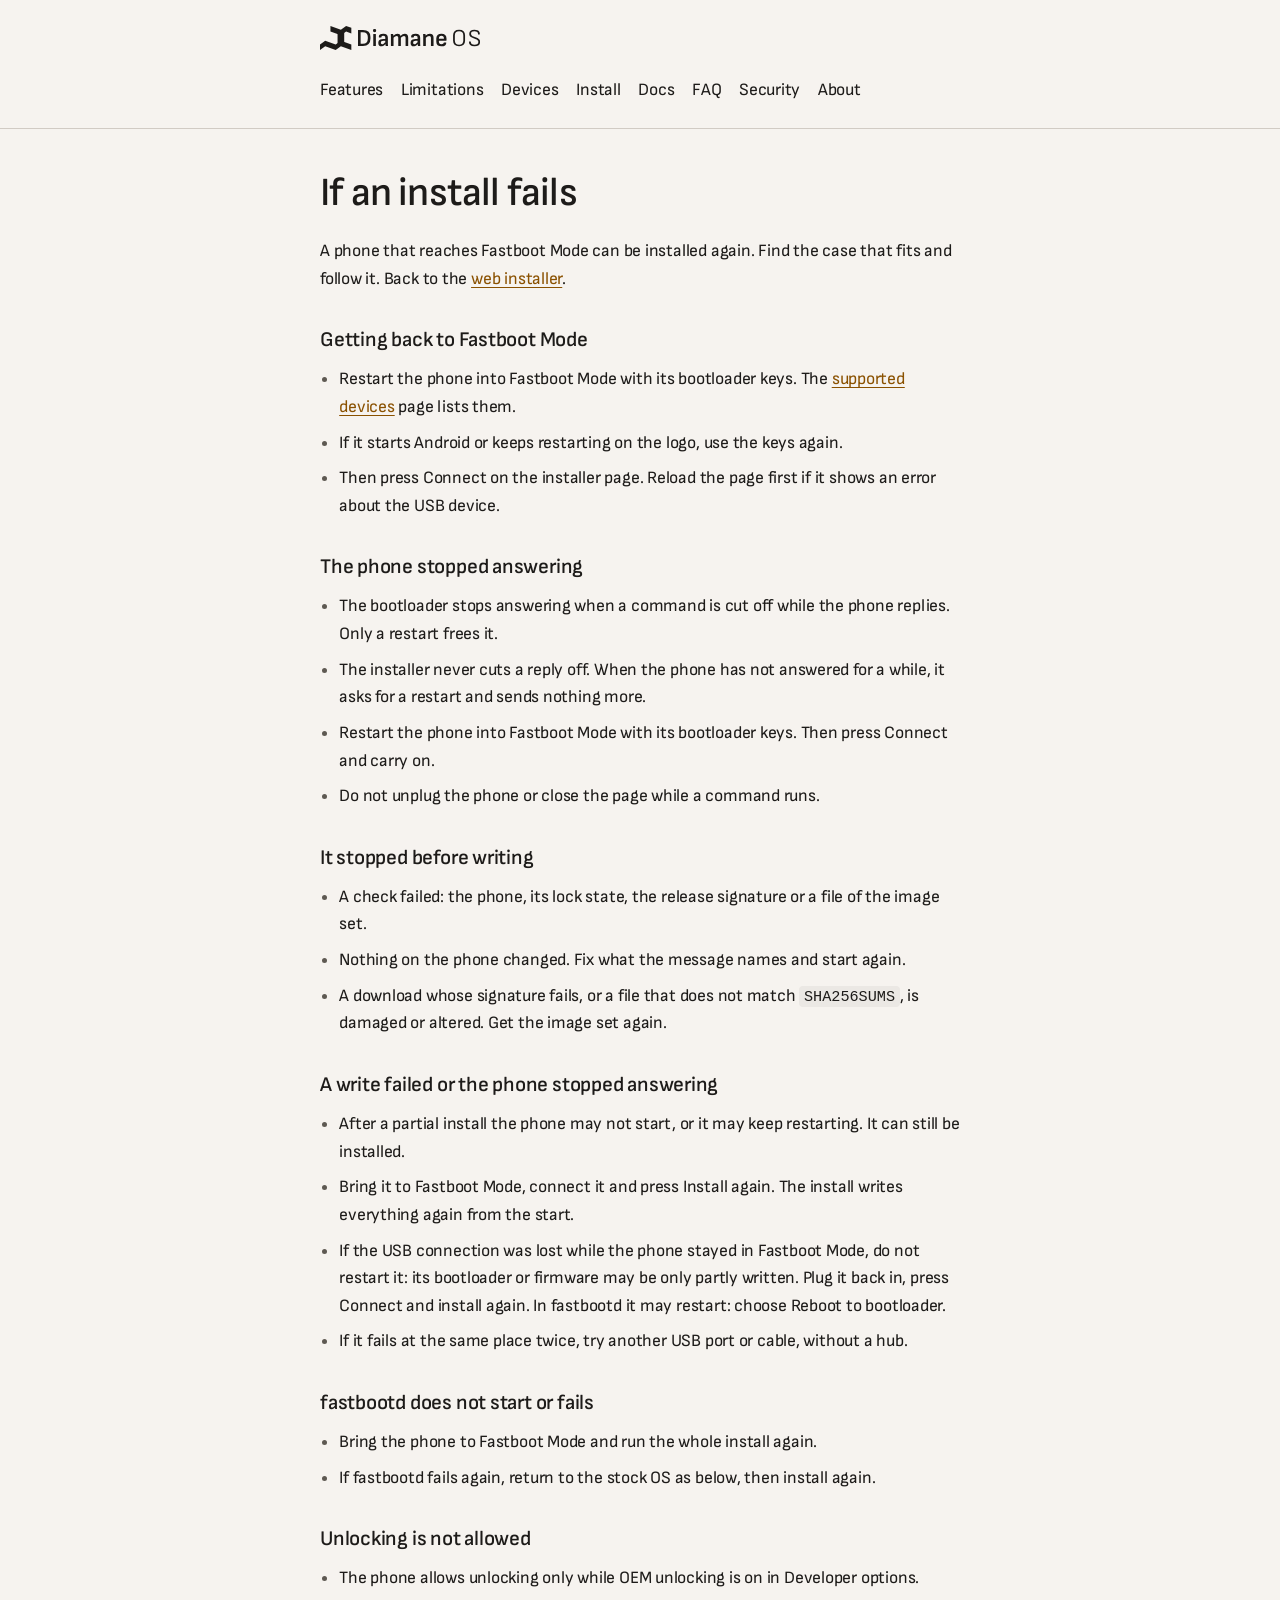
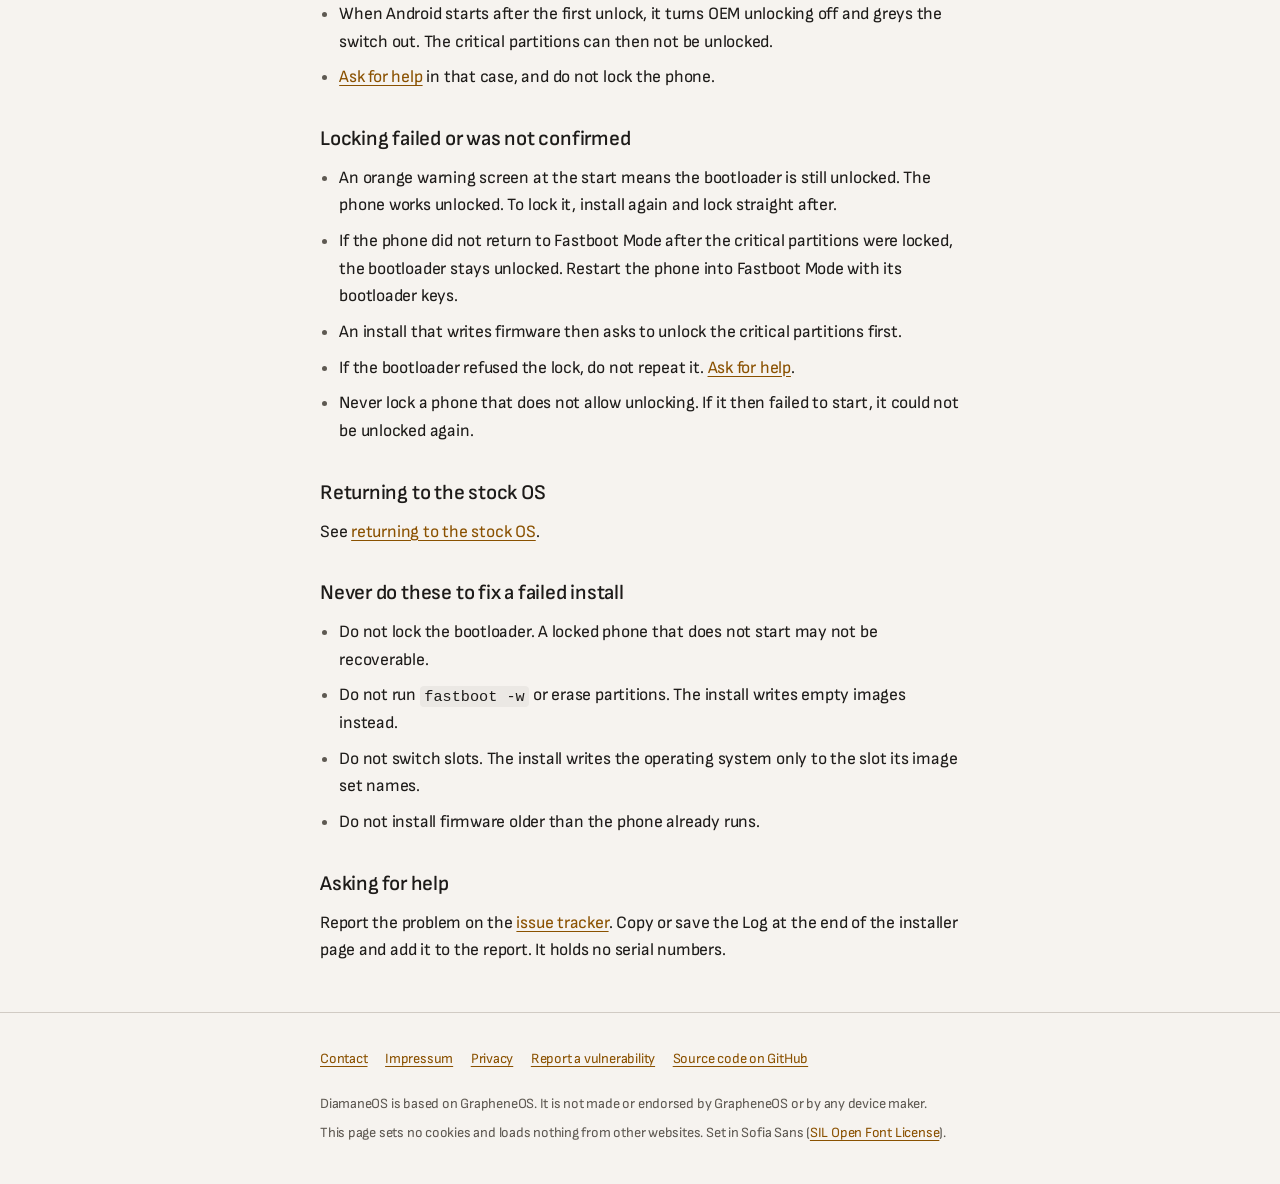
==== commit 9799d5ec: "Web installer: both error hints under every error Every error now links to the troubleshooting page " ====
--- a/web/recovery.html
+++ b/web/recovery.html
@@ -3,7 +3,8 @@
     <head>
         <meta charset="utf-8"/>
         <meta name="viewport" content="width=device-width, initial-scale=1"/>
-        <title>If an install fails | DiamaneOS</title>
+        <title>If an install fails · DiamaneOS</title>
+        <link rel="icon" href="/favicon.svg" type="image/svg+xml"/>
         <link rel="preload" href="fonts/SofiaSans-latin-wght.woff2" as="font" type="font/woff2" crossorigin=""/>
         <link rel="stylesheet" href="style.css"/>
         <meta name="description" content="What to do when a DiamaneOS install stops part way."/>
@@ -18,7 +19,7 @@
 
         <header class="site-header">
             <div class="wrap header-in">
-                <a class="brand" href="https://diamaneos.de/" rel="noreferrer" aria-label="DiamaneOS website"><svg viewBox="0 0 655.396 98.25" class="lockup" aria-hidden="true" focusable="false">
+                <a class="brand" href="/" aria-label="DiamaneOS home"><svg viewBox="0 0 655.396 98.25" class="lockup" aria-hidden="true" focusable="false">
                     <path class="b-bond" d="M71.9 21.642L85.504 26.453L99.108 16.833L99.108 76.608L85.504 71.797L71.9 81.417Z"/>
                     <path class="b-sheet" d="M42.751 0L85.504 15.116L106.878 0L128.255 7.558L128.255 30.232L106.878 22.674L85.504 37.788L42.751 22.674Z"/>
                     <path class="b-sheet" d="M0 75.576L21.377 60.462L64.128 75.576L85.504 60.462L128.255 75.576L128.255 98.25L85.504 83.134L64.128 98.25L21.377 83.134L0 98.25Z"/>
@@ -27,14 +28,14 @@
                 </svg></a>
                 <nav class="nav" aria-label="Main">
                     <ul>
-                        <li><a href="https://diamaneos.de/features/" rel="noreferrer">Features</a></li>
-                        <li><a href="https://diamaneos.de/limitations/" rel="noreferrer">Limitations</a></li>
-                        <li><a href="https://diamaneos.de/devices/" rel="noreferrer">Devices</a></li>
-                        <li><a href="https://diamaneos.de/install/" rel="noreferrer">Install</a></li>
-                        <li><a href="https://diamaneos.de/documentation/" rel="noreferrer">Docs</a></li>
-                        <li><a href="https://diamaneos.de/faq/" rel="noreferrer">FAQ</a></li>
-                        <li><a href="https://diamaneos.de/security/" rel="noreferrer">Security</a></li>
-                        <li><a href="https://diamaneos.de/about/" rel="noreferrer">About</a></li>
+                        <li><a href="/features/">Features</a></li>
+                        <li><a href="/limitations/">Limitations</a></li>
+                        <li><a href="/devices/">Devices</a></li>
+                        <li><a href="/install/">Install</a></li>
+                        <li><a href="/documentation/">Docs</a></li>
+                        <li><a href="/faq/">FAQ</a></li>
+                        <li><a href="/security/">Security</a></li>
+                        <li><a href="/about/">About</a></li>
                     </ul>
                 </nav>
             </div>
@@ -44,14 +45,14 @@
             <h1><a href="#recovery">If an install fails</a></h1>
 
             <p>A phone that reaches Fastboot Mode can be installed again. Find the case that fits and follow
-            it. Back to the <a href="index.html">web installer</a>.</p>
+            it. Back to the <a href="./">web installer</a>.</p>
 
             <section id="fastboot-mode">
                 <h2><a href="#fastboot-mode">Getting back to Fastboot Mode</a></h2>
 
                 <ul>
                     <li>Restart the phone into Fastboot Mode with its bootloader keys. The
-                    <a href="https://diamaneos.de/devices/" rel="noreferrer">supported devices</a> page lists them.</li>
+                    <a href="/devices/">supported devices</a> page lists them.</li>
                     <li>If it starts Android or keeps restarting on the logo, use the keys again.</li>
                     <li>Then press Connect on the installer page. Reload the page first if it shows an error
                     about the USB device.</li>
@@ -92,6 +93,9 @@
                     still be installed.</li>
                     <li>Bring it to Fastboot Mode, connect it and press Install again. The install writes
                     everything again from the start.</li>
+                    <li>If the USB connection was lost while the phone stayed in Fastboot Mode, do not
+                    restart it: its bootloader or firmware may be only partly written. Plug it back in, press
+                    Connect and install again. In fastbootd it may restart: choose Reboot to bootloader.</li>
                     <li>If it fails at the same place twice, try another USB port or cable, without a
                     hub.</li>
                 </ul>
@@ -167,10 +171,10 @@
             <div class="wrap">
                 <nav aria-label="Footer">
                     <ul class="footer-links">
-                        <li><a href="https://diamaneos.de/about/#contact" rel="noreferrer">Contact</a></li>
-                        <li><a href="https://diamaneos.de/legal/#impressum" rel="noreferrer">Impressum</a></li>
-                        <li><a href="https://diamaneos.de/legal/#privacy" rel="noreferrer">Privacy</a></li>
-                        <li><a href="https://diamaneos.de/security/" rel="noreferrer">Report a vulnerability</a></li>
+                        <li><a href="/about/#contact">Contact</a></li>
+                        <li><a href="/legal/#impressum">Impressum</a></li>
+                        <li><a href="/legal/#privacy">Privacy</a></li>
+                        <li><a href="/security/">Report a vulnerability</a></li>
                         <li><a href="https://github.com/DiamaneOS/installer" rel="noreferrer">Source code on GitHub</a></li>
                     </ul>
                 </nav>
